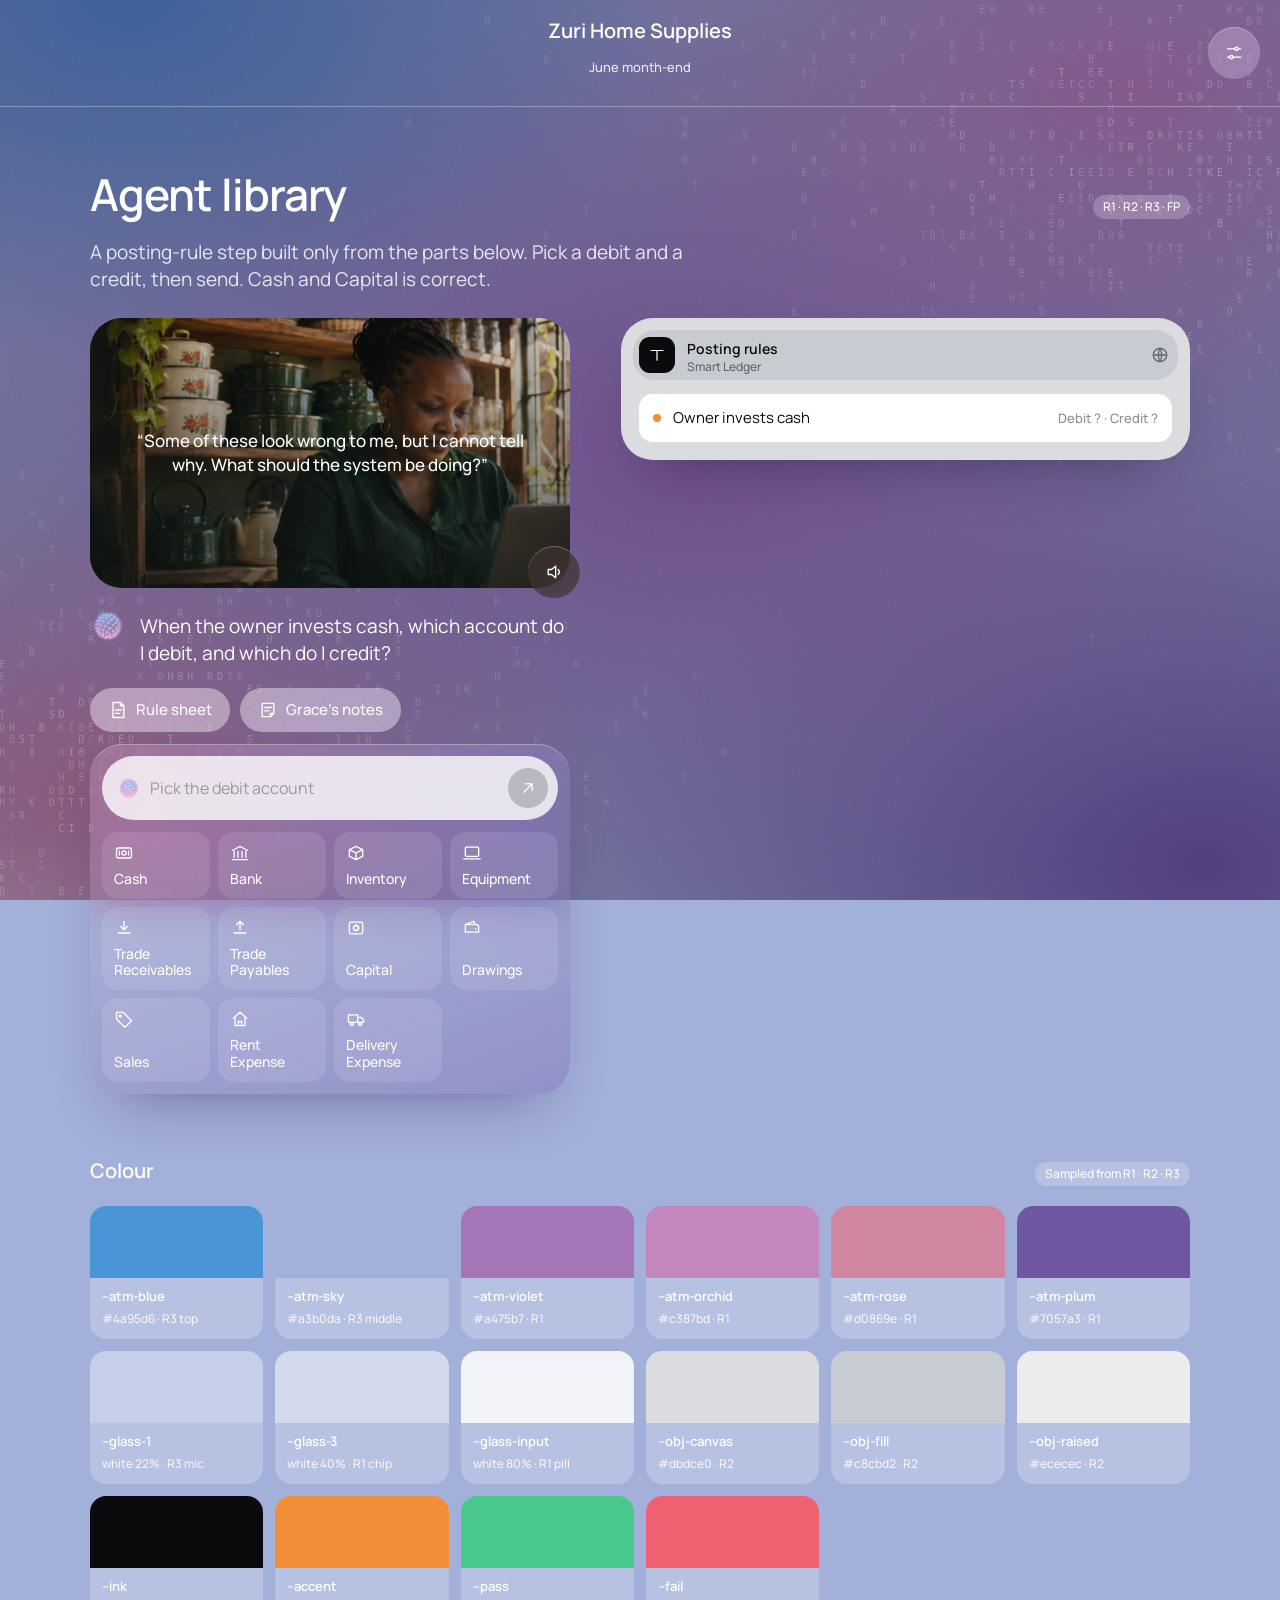
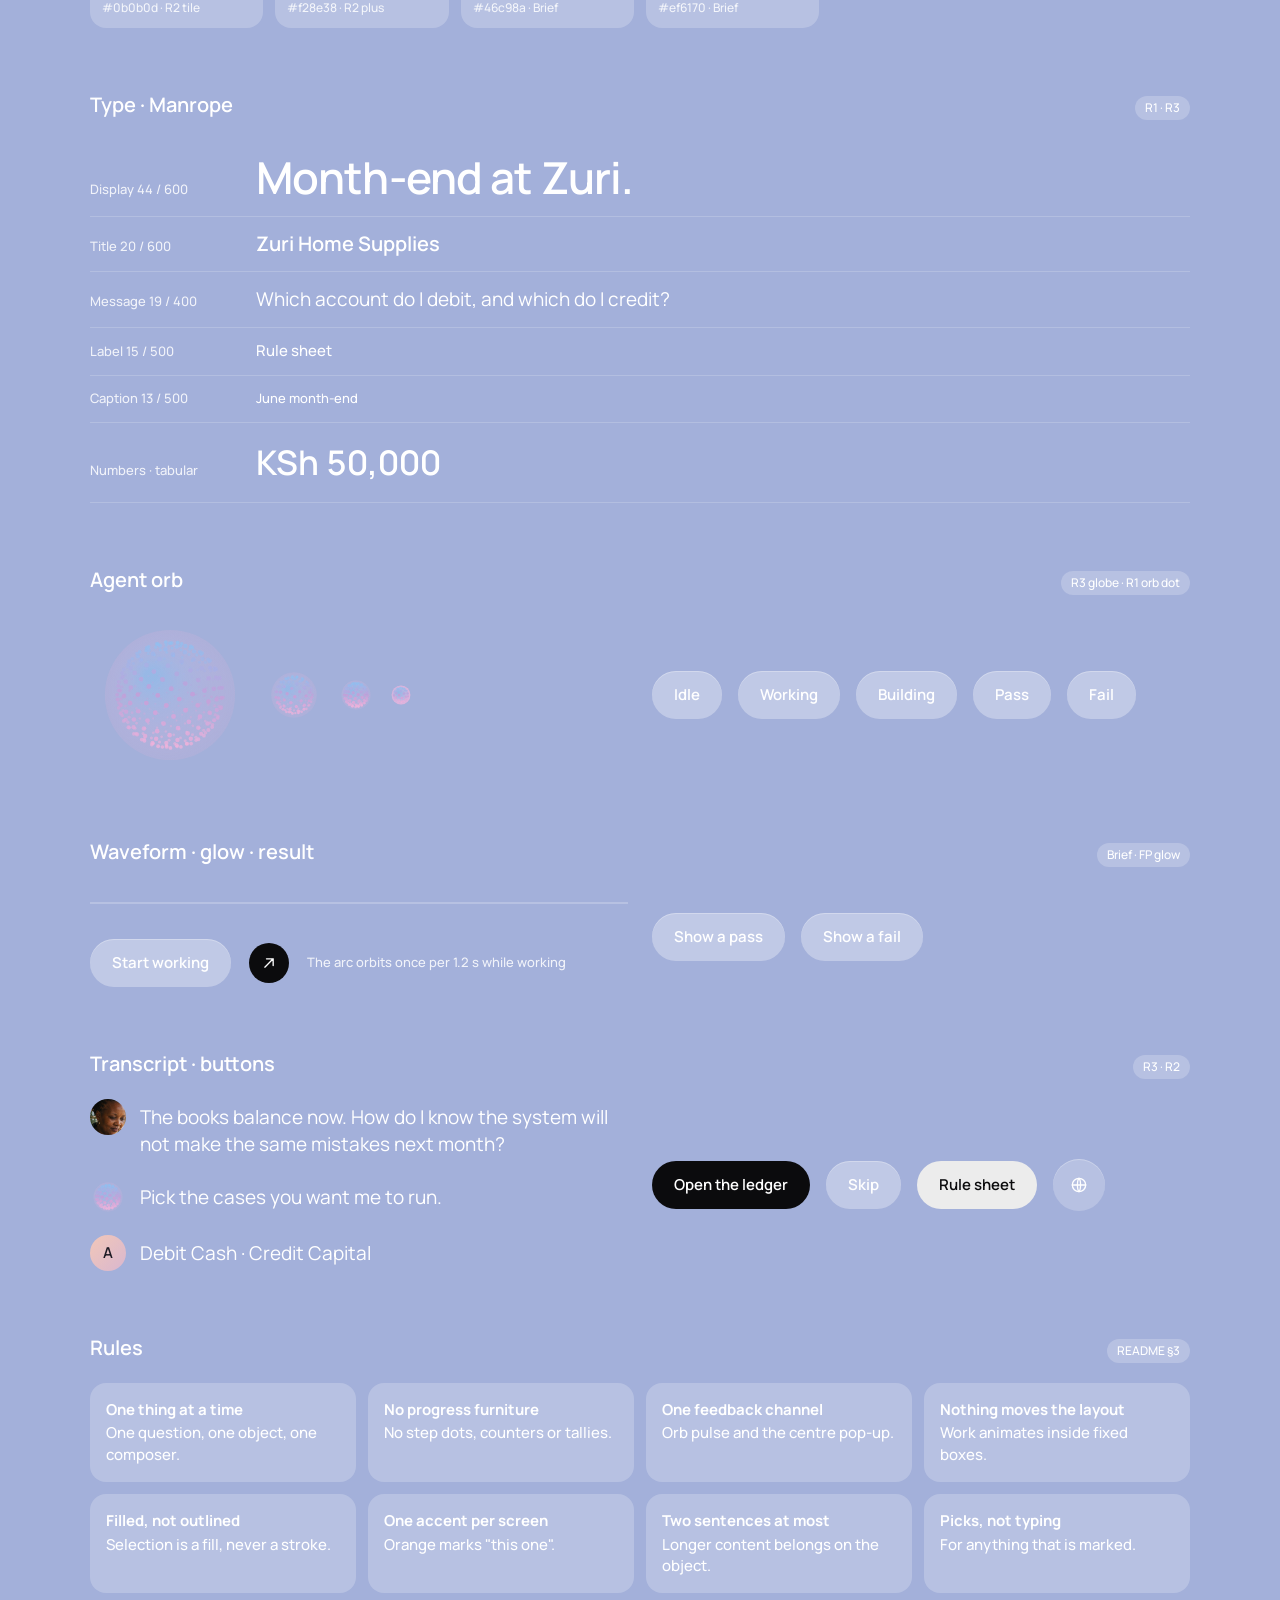
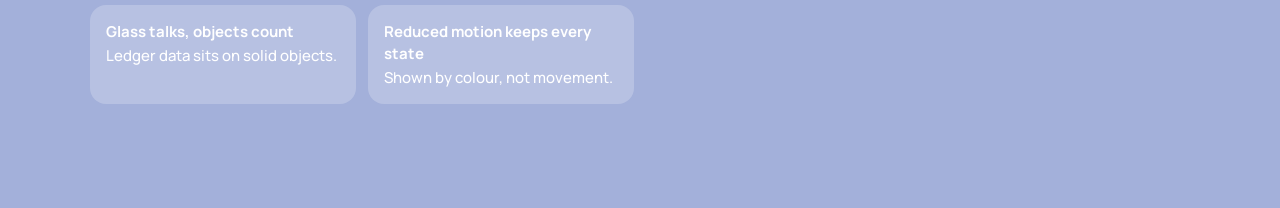
==== Smart-Ledger/app/agent-library.html @ 6b7293ee "Agent design library from the three references - design/agent-library/: rules and tokens measured fr" ====
<!doctype html><html lang="en-KE"><head><meta charset="utf-8"><meta name="viewport" content="width=device-width,initial-scale=1"><title>Smart Ledger · Agent library</title>
<link rel="stylesheet" href="agent-library.css">
<style>
/* Specimen layout only. Not part of the library. */
.page{max-width:1180px;margin:0 auto;padding:8px clamp(16px,4vw,40px) 96px}
.sec{padding:56px 0 8px}
.secHead{display:flex;align-items:baseline;justify-content:space-between;gap:16px;margin-bottom:20px}
.src{font:500 12px/1 Manrope,sans-serif;padding:6px 10px;border-radius:999px;background:var(--glass-1);color:#fff;white-space:nowrap}
.step{display:grid;grid-template-columns:minmax(0,480px) minmax(0,1fr);gap:clamp(24px,4vw,56px);align-items:start;margin-top:24px}
.stack{display:grid;gap:20px}
.swatches{display:grid;grid-template-columns:repeat(auto-fill,minmax(150px,1fr));gap:12px}
.sw{border-radius:var(--r-tile);overflow:hidden;background:var(--glass-1)}
.sw i{display:block;height:72px}
.sw div{padding:10px 12px}.sw b{display:block;font:600 13px/1.3 Manrope,sans-serif}.sw small{font:500 12px/1.3 Manrope,sans-serif;color:var(--on-glass-2)}
.typeRow{display:grid;grid-template-columns:150px 1fr;gap:16px;align-items:baseline;padding:14px 0;border-bottom:1px solid rgb(255 255 255/.18)}
.demoRow{display:flex;flex-wrap:wrap;align-items:center;gap:16px}
.twoUp{display:grid;grid-template-columns:1fr 1fr;gap:24px}
.rules{display:grid;grid-template-columns:repeat(auto-fill,minmax(260px,1fr));gap:12px;margin:0;padding:0;list-style:none}
.rules li{padding:16px;border-radius:var(--r-tile);background:var(--glass-1);font:500 15px/1.45 Manrope,sans-serif}
.rules b{display:block;margin-bottom:2px}
.objOk{margin-top:14px}
@media(max-width:860px){.step,.twoUp{grid-template-columns:1fr}.typeRow{grid-template-columns:1fr;gap:4px}}
</style></head>
<body class="atm">
<header class="hdr"><p class="t-title">Zuri Home Supplies</p><p class="t-caption dim">June month-end</p><button class="icon-glass" type="button" aria-label="Audio settings" id="gear"></button></header>
<main class="page">

<section class="sec" aria-labelledby="s0"><div class="secHead"><h1 class="t-display" id="s0">Agent library</h1><span class="src">R1 · R2 · R3 · FP</span></div>
<p class="t-message dim" style="max-width:640px">A posting-rule step built only from the parts below. Pick a debit and a credit, then send. Cash and Capital is correct.</p>
<div class="step">
 <div class="stack">
  <div class="story"><p>“Some of these look wrong to me, but I cannot tell why. What should the system be doing?”</p><button class="icon-glass" type="button" aria-label="Play Grace's line" id="replay"></button></div>
  <div class="line enter"><span class="av" data-orb id="agentAv"></span><p class="t-message">When the owner invests cash, which account do I debit, and which do I credit?</p></div>
  <div>
   <div class="chips" id="chips"></div>
   <div class="composer" id="composer">
    <div class="pill"><span data-orb id="pillOrb"></span><div class="compose" id="compose"></div><canvas class="wave" data-wave="gradient" id="pillWave"></canvas><button class="send" id="send" type="button" aria-label="Send" disabled><span><svg class="ic arrow" viewBox="0 0 24 24" aria-hidden="true"><path d="M7 17 17 7M9 7h8v8"/></svg><i class="stop"></i></span></button></div>
    <div class="tiles" id="tiles" role="group" aria-label="Accounts"></div>
   </div>
  </div>
 </div>
 <div class="obj" id="obj"></div>
</div>
</section>

<section class="sec" aria-labelledby="s1"><div class="secHead"><h2 class="t-title" id="s1">Colour</h2><span class="src">Sampled from R1 · R2 · R3</span></div><div class="swatches" id="swatches"></div></section>

<section class="sec" aria-labelledby="s2"><div class="secHead"><h2 class="t-title" id="s2">Type · Manrope</h2><span class="src">R1 · R3</span></div>
 <div class="typeRow"><span class="t-caption dim">Display 44 / 600</span><p class="t-display">Month-end at Zuri.</p></div>
 <div class="typeRow"><span class="t-caption dim">Title 20 / 600</span><p class="t-title">Zuri Home Supplies</p></div>
 <div class="typeRow"><span class="t-caption dim">Message 19 / 400</span><p class="t-message">Which account do I debit, and which do I credit?</p></div>
 <div class="typeRow"><span class="t-caption dim">Label 15 / 500</span><span class="t-label">Rule sheet</span></div>
 <div class="typeRow"><span class="t-caption dim">Caption 13 / 500</span><span class="t-caption">June month-end</span></div>
 <div class="typeRow"><span class="t-caption dim">Numbers · tabular</span><span class="num" style="font-size:34px">KSh 50,000</span></div>
</section>

<section class="sec" aria-labelledby="s3"><div class="secHead"><h2 class="t-title" id="s3">Agent orb</h2><span class="src">R3 globe · R1 orb dot</span></div>
 <div class="twoUp">
  <div class="demoRow"><span data-orb id="bigOrb" style="width:160px;height:160px"></span><span data-orb style="width:56px;height:56px"></span><span data-orb style="width:36px;height:36px"></span><span data-orb style="width:22px;height:22px"></span></div>
  <div class="demoRow" id="orbStates"></div>
 </div>
</section>

<section class="sec" aria-labelledby="s4"><div class="secHead"><h2 class="t-title" id="s4">Waveform · glow · result</h2><span class="src">Brief · FP glow</span></div>
 <div class="twoUp">
  <div class="stack"><canvas class="wave" data-wave id="stageWave" style="height:32px"></canvas><div class="demoRow"><button class="btn-glass" type="button" id="waveToggle">Start working</button><button class="send" type="button" id="glowDemo" aria-label="Glow demo"><span><svg class="ic arrow" viewBox="0 0 24 24" aria-hidden="true"><path d="M7 17 17 7M9 7h8v8"/></svg><i class="stop"></i></span></button><span class="t-caption dim">The arc orbits once per 1.2 s while working</span></div></div>
  <div class="demoRow"><button class="btn-glass" type="button" data-result="pass">Show a pass</button><button class="btn-glass" type="button" data-result="fail">Show a fail</button></div>
 </div>
</section>

<section class="sec" aria-labelledby="s5"><div class="secHead"><h2 class="t-title" id="s5">Transcript · buttons</h2><span class="src">R3 · R2</span></div>
 <div class="twoUp">
  <div class="stack">
   <div class="line"><span class="av grace" aria-hidden="true"></span><p class="t-message">The books balance now. How do I know the system will not make the same mistakes next month?</p></div>
   <div class="line"><span class="av" data-orb></span><p class="t-message">Pick the cases you want me to run.</p></div>
   <div class="line"><span class="av me" aria-hidden="true">A</span><p class="t-message">Debit Cash · Credit Capital</p></div>
  </div>
  <div class="demoRow"><button class="btn-ink" type="button">Open the ledger</button><button class="btn-glass" type="button">Skip</button><button class="btn-raised" type="button">Rule sheet</button><span class="icon-glass" id="iconDemo"></span></div>
 </div>
</section>

<section class="sec" aria-labelledby="s6"><div class="secHead"><h2 class="t-title" id="s6">Rules</h2><span class="src">README §3</span></div><ol class="rules" id="rules"></ol></section>
</main>
<script src="content.js"></script><script src="agent-library.js"></script>
<script>
// Specimen wiring. In the simulation the same parts are driven by agent.js.
const $=id=>document.getElementById(id);
$('gear').innerHTML=AL.icon('settings');$('replay').innerHTML=AL.icon('play');$('iconDemo').innerHTML=AL.icon('globe');
$('chips').innerHTML=['sheet:Rule sheet','note:Grace\'s notes'].map(x=>{const[i,l]=x.split(':');return '<button class="chip" type="button">'+AL.icon(i)+l+'</button>'}).join('');
const pick=[null,null];let side=0,busy=false,saved=false;
function compose(){
 $('compose').innerHTML=pick.every(v=>v===null)&&side===0?'<span class="placeholder">Pick the debit account</span>':['Debit','Credit'].map((s,k)=>'<button type="button" class="token'+(side===k?' on':'')+(pick[k]===null?' empty':'')+'" data-side="'+k+'"><small>'+s+'</small><b>'+(pick[k]===null?'—':accounts[pick[k]])+'</b></button>').join('');
 $('tiles').innerHTML=accounts.map((a,j)=>'<button type="button" class="tile'+(pick.includes(j)?' on':'')+'" data-acct="'+j+'" '+(busy||saved?'disabled':'')+'>'+AL.icon(AL.accountIcons[j])+'<span>'+a+'</span>'+(pick.includes(j)?'<i class="dot" aria-hidden="true"></i>':'')+'</button>').join('');
 $('send').disabled=busy||saved||pick.includes(null);
}
function object(){
 const row=(l,d,c,now)=>'<li class="row'+(now?' now':'')+'"><span>'+l+'</span><small>'+d+' · '+c+'</small></li>';
 $('obj').innerHTML='<div class="objBar"><span class="appTile">'+AL.icon('ledger')+'</span><div><b>Posting rules</b><small>Smart Ledger</small></div>'+AL.icon('globe','end')+'</div><div class="objBody"><ul class="rows">'+
  row('Owner invests cash',saved?'Cash':pick[0]===null?'Debit ?':accounts[pick[0]],saved?'Capital':pick[1]===null?'Credit ?':accounts[pick[1]],!saved)+
  '</ul>'+(saved?'<div class="objOk enter"><p class="objLabel">Test posting · KSh 50,000</p><div class="t"><div><small>Debit</small><b>Cash</b><span>50,000</span></div><div><small>Credit</small><b>Capital</b><span>50,000</span></div></div></div>':'')+'</div>';
}
document.addEventListener('click',e=>{
 const t=e.target.closest('[data-acct]'),s=e.target.closest('[data-side]');
 if(s){side=+s.dataset.side;compose();return}
 if(t){pick[side]=+t.dataset.acct;if(side===0&&pick[1]===null)side=1;compose();object();return}
});
$('send').onclick=async()=>{
 busy=true;compose();const ok=pick[0]===0&&pick[1]===6;const fast=matchMedia('(prefers-reduced-motion: reduce)').matches;
 $('composer').classList.add('working');$('send').classList.add('running');$('pillWave').wave.fit();$('pillWave').wave.set(true);$('agentAv').orb.set('building');$('pillOrb').orb.set('working');
 await new Promise(r=>setTimeout(r,fast?0:1600));
 $('composer').classList.remove('working');$('send').classList.remove('running');$('pillWave').wave.set(false);busy=false;
 $('agentAv').orb.set(ok?'pass':'fail');$('pillOrb').orb.set(ok?'pass':'fail');
 if(ok){saved=true}compose();object();
 AL.result(ok?'Saved. Cash comes into the shop. The owner’s capital increases.':pick[0]===6&&pick[1]===0?'Sides swapped. Check which balance increases and which falls.':'Check the debit account (asset).',ok?'pass':'fail');
};
// Swatches
const sw=[['--atm-blue','#4a95d6','R3 top'],['--atm-sky','#a3b0da','R3 middle'],['--atm-violet','#a475b7','R1'],['--atm-orchid','#c387bd','R1'],['--atm-rose','#d0869e','R1'],['--atm-plum','#7057a3','R1'],['--glass-1','white 22%','R3 mic'],['--glass-3','white 40%','R1 chip'],['--glass-input','white 80%','R1 pill'],['--obj-canvas','#dbdce0','R2'],['--obj-fill','#c8cbd2','R2'],['--obj-raised','#ececec','R2'],['--ink','#0b0b0d','R2 tile'],['--accent','#f28e38','R2 plus'],['--pass','#46c98a','Brief'],['--fail','#ef6170','Brief']];
$('swatches').innerHTML=sw.map(([v,h,s])=>'<div class="sw"><i style="background:var('+v+')"></i><div><b>'+v+'</b><small>'+h+' · '+s+'</small></div></div>').join('');
$('orbStates').innerHTML=['idle','working','building','pass','fail'].map(s=>'<button class="btn-glass" type="button" data-state="'+s+'">'+s[0].toUpperCase()+s.slice(1)+'</button>').join('');
$('orbStates').onclick=e=>{const b=e.target.closest('[data-state]');if(b)$('bigOrb').orb.set(b.dataset.state)};
$('waveToggle').onclick=()=>{const w=$('stageWave').wave,on=!w.active;w.set(on);$('glowDemo').classList.toggle('running',on);$('waveToggle').textContent=on?'Stop':'Start working'};
document.querySelectorAll('[data-result]').forEach(b=>b.onclick=()=>AL.result(b.dataset.result==='pass'?'Saved. Cash comes into the shop. The owner’s capital increases.':'Sides swapped. Check which balance increases and which falls.',b.dataset.result));
$('rules').innerHTML=[['One thing at a time','One question, one object, one composer.'],['No progress furniture','No step dots, counters or tallies.'],['One feedback channel','Orb pulse and the centre pop-up.'],['Nothing moves the layout','Work animates inside fixed boxes.'],['Filled, not outlined','Selection is a fill, never a stroke.'],['One accent per screen','Orange marks "this one".'],['Two sentences at most','Longer content belongs on the object.'],['Picks, not typing','For anything that is marked.'],['Glass talks, objects count','Ledger data sits on solid objects.'],['Reduced motion keeps every state','Shown by colour, not movement.']].map(([b,t])=>'<li><b>'+b+'</b>'+t+'</li>').join('');
compose();object();AL.mount();
</script>
</body></html>
---- Smart-Ledger/app/agent-library.css ----
/* Smart Ledger agent library: tokens and components.
   Every value comes from design/agent-library/README.md (sources R1, R2, R3 and FP). Do not add values here without adding them there. */
@import url("assets/fonts/fonts.css");
:root{
 /* Atmosphere (R3, R1) */
 --atm-blue:#4a95d6;--atm-sky:#a3b0da;--atm-violet:#a475b7;--atm-orchid:#c387bd;--atm-rose:#d0869e;--atm-plum:#7057a3;--atm-haze:#ece6e8;--atm-veil:rgb(43 29 74/.45);
 /* Glass (solved opacities) */
 --glass-1:rgb(255 255 255/.22);--glass-2:rgb(255 255 255/.32);--glass-3:rgb(255 255 255/.40);--glass-input:rgb(255 255 255/.80);
 --glass-panel:linear-gradient(160deg,rgb(255 255 255/.16),rgb(112 87 163/.34));--glass-tile:rgb(255 255 255/.10);
 --glass-edge:inset 0 1px 0 rgb(255 255 255/.28);--blur:blur(24px) saturate(140%);
 /* Objects (R2) */
 --obj-canvas:#dbdce0;--obj-fill:#c8cbd2;--obj-raised:#ececec;--ink:#0b0b0d;--ink-2:#8a8d94;--accent:#f28e38;
 /* Text */
 --on-glass:#fff;--on-glass-2:rgb(255 255 255/.85);--on-input:#1d1a24;--on-input-2:rgb(29 26 36/.38);
 /* Results */
 --pass:#46c98a;--fail:#ef6170;
 /* Shape */
 --r-pill:999px;--r-panel:32px;--r-card:22px;--r-tile:16px;--r-row:14px;
 /* Motion */
 --e-out:cubic-bezier(.2,.8,.2,1);
 font:400 16px/1.5 Manrope,system-ui,sans-serif;color:var(--on-glass);-webkit-font-smoothing:antialiased;
}
*{box-sizing:border-box}
body{margin:0}
button,input{font:inherit;color:inherit}
button{cursor:pointer;border:0;background:none;padding:0}
button:disabled{cursor:default}
:focus-visible{outline:2px solid #fff;outline-offset:3px}
.obj :focus-visible,.pill :focus-visible{outline-color:var(--ink)}
.sr{position:absolute;width:1px;height:1px;overflow:hidden;clip-path:inset(50%);white-space:nowrap}
@keyframes enter{from{opacity:0;transform:translateY(8px)}to{opacity:1;transform:none}}
.enter{animation:enter .28s var(--e-out) both}

/* ---- Atmosphere (R1, R3) ---- */
.atm{position:relative;isolation:isolate;min-height:100svh;background:var(--atm-sky)}
/* Mesh, letter field and grain sit on fixed layers so the colour holds while the page scrolls. */
.atm::before,.atm::after{content:'';position:fixed;inset:0;z-index:-1;pointer-events:none}
.atm::before{background:
 url('assets/agent/letterfield.svg') center/cover no-repeat,
 linear-gradient(var(--atm-veil),var(--atm-veil)),
 radial-gradient(60% 55% at 10% 0%,var(--atm-blue) 0%,transparent 72%),
 radial-gradient(55% 50% at 88% 10%,var(--atm-orchid) 0%,transparent 75%),
 radial-gradient(70% 60% at 55% 50%,var(--atm-violet) 0%,transparent 82%),
 radial-gradient(55% 50% at 6% 88%,var(--atm-rose) 0%,transparent 75%),
 radial-gradient(60% 55% at 94% 96%,var(--atm-plum) 0%,transparent 80%),
 radial-gradient(30% 28% at 0% 100%,var(--atm-haze) 0%,transparent 70%),
 var(--atm-sky)}
.atm::after{opacity:.14;mix-blend-mode:overlay;background:url("data:image/svg+xml,%3Csvg xmlns='http://www.w3.org/2000/svg' width='220' height='220'%3E%3Cfilter id='n'%3E%3CfeTurbulence type='fractalNoise' baseFrequency='.85' numOctaves='3' stitchTiles='stitch'/%3E%3C/filter%3E%3Crect width='100%25' height='100%25' filter='url(%23n)'/%3E%3C/svg%3E")}

/* ---- Type ---- */
.t-display{font:600 44px/1.08 Manrope,sans-serif;letter-spacing:-.02em;margin:0}
.t-title{font:600 20px/1.3 Manrope,sans-serif;margin:0}
.t-message{font:400 19px/1.45 Manrope,sans-serif;margin:0}
.t-label{font:500 15px/1.2 Manrope,sans-serif}
.t-caption{font:500 13px/1.35 Manrope,sans-serif}
.dim{color:var(--on-glass-2)}
.num{font-variant-numeric:tabular-nums;font-weight:600}

/* ---- Header (R3) ---- */
.hdr{position:relative;display:grid;justify-items:center;gap:2px;padding:18px 72px 16px;border-bottom:1px solid rgb(255 255 255/.30);text-align:center}
.hdr .icon-glass{position:absolute;right:20px;top:50%;transform:translateY(-50%)}

/* ---- Buttons ---- */
.btn-ink,.btn-glass,.btn-raised{display:inline-flex;align-items:center;justify-content:center;gap:8px;min-height:48px;padding:0 22px;border-radius:var(--r-pill);font:600 15px/1 Manrope,sans-serif;transition:transform .16s var(--e-out),background-color .16s}
.btn-ink{background:var(--ink);color:#fff}
.btn-glass{background:var(--glass-2);color:#fff;backdrop-filter:var(--blur);-webkit-backdrop-filter:var(--blur);box-shadow:var(--glass-edge)}
.btn-raised{background:var(--obj-raised);color:var(--ink)}
.icon-glass{display:grid;place-items:center;width:52px;height:52px;border-radius:50%;background:var(--glass-1);backdrop-filter:var(--blur);-webkit-backdrop-filter:var(--blur);box-shadow:var(--glass-edge);color:#fff}
:is(.btn-ink,.btn-glass,.btn-raised,.icon-glass,.tile,.chip):active:not(:disabled){transform:scale(.97)}
.btn-glass:hover:not(:disabled),.icon-glass:hover{background:var(--glass-2)}
.btn-ink:hover:not(:disabled){background:#26262b}
.btn-ink:disabled{background:rgb(11 11 13/.2);color:rgb(255 255 255/.7)}
.ic{width:20px;height:20px;flex:none;fill:none;stroke:currentColor;stroke-width:1.6;stroke-linecap:round;stroke-linejoin:round}

/* ---- Orb ---- */
.orb{display:inline-block;flex:none;position:relative;border-radius:50%}
.orb canvas{display:block;width:100%;height:100%}
.orb::after{content:'';position:absolute;inset:-20%;border-radius:50%;opacity:0;pointer-events:none}
.orb[data-state=pass]::after{background:radial-gradient(circle,var(--pass) 0%,transparent 65%);animation:pulse .7s var(--e-out)}
.orb[data-state=fail]::after{background:radial-gradient(circle,var(--fail) 0%,transparent 65%);animation:pulse .7s var(--e-out)}
@keyframes pulse{0%{opacity:.75;transform:scale(.6)}100%{opacity:0;transform:scale(1.25)}}

/* ---- Transcript line (R3) ---- */
.line{display:grid;grid-template-columns:36px minmax(0,1fr);gap:14px;align-items:start}
.line>.av{width:36px;height:36px;border-radius:50%;overflow:hidden}
.av.grace{background:#24372b url('assets/zuri-shop.jpg') 80.5% 20%/720% auto no-repeat}
.av.me{display:grid;place-items:center;background:linear-gradient(135deg,#f2c7b8,#d9b7cf);color:var(--on-input);font:600 15px Manrope,sans-serif}
.line p{margin:5px 0 0}

/* ---- Story card (R2 image card) ---- */
.story{position:relative;display:grid;place-items:center;aspect-ratio:16/9;border-radius:var(--r-panel);overflow:visible;background:#24372b url('assets/zuri-shop.jpg') 88% 20%/170% auto no-repeat;text-align:center}
.story::before{content:'';position:absolute;inset:0;border-radius:inherit;background:linear-gradient(180deg,rgb(13 21 20/.15),rgb(13 21 20/.65))}
.story p{position:relative;margin:0;padding:0 36px;font:500 17px/1.4 Manrope,sans-serif;color:#fff}
.story .icon-glass{position:absolute;right:-10px;bottom:-10px;background:rgb(60 50 40/.55)}

/* ---- Composer (R1 panel + FocusPro composer) ---- */
.chips{display:flex;flex-wrap:wrap;gap:10px;margin-bottom:12px}
.chip{display:inline-flex;align-items:center;gap:8px;min-height:44px;padding:0 18px;border-radius:var(--r-pill);background:var(--glass-3);backdrop-filter:var(--blur);-webkit-backdrop-filter:var(--blur);color:#fff;font:500 15px/1 Manrope,sans-serif}
.chip:hover{background:rgb(255 255 255/.48)}
.composer{position:relative;padding:12px;border-radius:var(--r-panel);background:var(--glass-panel);backdrop-filter:var(--blur);-webkit-backdrop-filter:var(--blur);box-shadow:var(--glass-edge),0 30px 60px -30px rgb(40 20 70/.45)}
.pill{display:flex;align-items:center;gap:10px;min-height:64px;padding:8px 8px 8px 16px;border-radius:var(--r-pill);background:var(--glass-input);color:var(--on-input)}
.pill .orb{width:22px;height:22px}
.pill .compose{flex:1;min-width:0;display:flex;align-items:center;gap:8px;min-height:44px;overflow:hidden}
.pill .placeholder{color:var(--on-input-2)}
.pill .wave{flex:1;height:20px;display:none}
.composer.working .compose{display:none}.composer.working .wave{display:block}
.token{display:inline-flex;align-items:center;gap:6px;min-height:40px;padding:0 14px;border-radius:var(--r-pill);background:rgb(29 26 36/.07);color:var(--on-input);font:500 15px/1 Manrope,sans-serif;white-space:nowrap}
.token small{font:500 12px/1 Manrope,sans-serif;color:var(--on-input-2)}
.token.on{background:var(--ink);color:#fff}.token.on small{color:rgb(255 255 255/.6)}
.token.empty b{font-weight:500;color:var(--on-input-2)}
.tiles{display:grid;grid-template-columns:repeat(4,minmax(0,1fr));gap:8px;margin-top:12px}
.tile{position:relative;display:flex;flex-direction:column;align-items:flex-start;justify-content:space-between;gap:8px;min-height:64px;padding:11px 12px;border-radius:var(--r-tile);background:var(--glass-tile);color:#fff;text-align:left;font:500 14px/1.2 Manrope,sans-serif;transition:background-color .16s,transform .16s var(--e-out)}
.tile:hover:not(:disabled){background:var(--glass-1)}
.tile.on{background:var(--glass-input);color:var(--on-input)}
.tile .dot{position:absolute;top:10px;right:10px;width:8px;height:8px;border-radius:50%;background:var(--accent)}
.tile:disabled{opacity:.45}

/* ---- Send (R2 arrow + FP glow) ---- */
.send{position:relative;display:grid;place-items:center;width:44px;height:44px;flex:none}
.send>span{display:grid;place-items:center;width:40px;height:40px;border-radius:50%;background:var(--ink);color:#fff;transition:background-color .16s}
.send:disabled>span{background:rgb(11 11 13/.2)}
.send::before{content:'';position:absolute;inset:0;border-radius:50%;opacity:0}
.send.running::before{opacity:1;background:conic-gradient(from 0deg,transparent 0deg,#b8dcff66 210deg,#43acff 335deg,transparent 360deg);-webkit-mask:radial-gradient(farthest-side,transparent calc(100% - 3px),#000 0);mask:radial-gradient(farthest-side,transparent calc(100% - 3px),#000 0);animation:orbit 1.2s linear infinite}
.send .stop{display:none;width:12px;height:12px;border-radius:3px;background:#fff}
.send.running .arrow{display:none}.send.running .stop{display:block}
@keyframes orbit{to{transform:rotate(360deg)}}

/* ---- Waveform ---- */
.wave{display:block;width:100%;height:32px}

/* ---- Result pop-up ---- */
.result{position:fixed;left:50%;top:50%;z-index:20;display:flex;align-items:center;gap:16px;width:min(360px,calc(100vw - 32px));padding:18px 20px;border-radius:var(--r-card);background:rgb(70 52 112/.86);backdrop-filter:blur(28px) saturate(140%);-webkit-backdrop-filter:blur(28px) saturate(140%);box-shadow:var(--glass-edge),0 30px 70px -30px rgb(30 15 60/.6);color:#fff;transform:translate(-50%,-50%);animation:resultIn .28s var(--e-out) both}
.result .orb{width:56px;height:56px}
.result p{margin:0;font:500 16px/1.45 Manrope,sans-serif}
.result.out{animation:resultOut .2s ease-in both}
@keyframes resultIn{from{opacity:0;transform:translate(-50%,-46%) scale(.98)}to{opacity:1;transform:translate(-50%,-50%)}}
@keyframes resultOut{to{opacity:0;transform:translate(-50%,-50%) scale(.98)}}

/* ---- Ledger object (R2) ---- */
.obj{border-radius:var(--r-panel);background:var(--obj-canvas);color:var(--ink);padding:12px;box-shadow:0 30px 60px -34px rgb(30 20 60/.55)}
.objBar{display:flex;align-items:center;gap:12px;padding:6px 8px 6px 6px;border-radius:var(--r-card);background:var(--obj-fill)}
.objBar .appTile{display:grid;place-items:center;width:36px;height:36px;border-radius:11px;background:var(--ink);color:#fff}
.objBar .appTile .ic{width:18px;height:18px}
.objBar b{font:600 14px/1.2 Manrope,sans-serif}
.objBar small{display:block;font:500 12px/1.2 Manrope,sans-serif;color:#62656c}
.objBar .ic.end{margin-left:auto;color:#62656c}
.objBody{padding:14px 6px 6px}
.rows{display:grid;gap:8px;margin:0;padding:0;list-style:none}
.row{display:flex;align-items:center;gap:12px;min-height:48px;padding:10px 14px;border-radius:var(--r-row);background:var(--obj-raised);font-size:15px}
.row>span{flex:1;min-width:0}.row .num{margin-left:auto}
.row.now{background:#fff}
.row.now::before{content:'';width:8px;height:8px;border-radius:50%;background:var(--accent);flex:none}
.row small{color:var(--ink-2);font:500 13px/1 Manrope,sans-serif}
.objLabel{font:500 13px/1.35 Manrope,sans-serif;color:var(--ink-2);margin:0 4px 6px}
.objTitle{font:600 22px/1.2 Manrope,sans-serif;margin:0 4px 2px}
.objAmount{font:600 34px/1.1 Manrope,sans-serif;font-variant-numeric:tabular-nums;letter-spacing:-.02em;margin:4px 4px 14px}

/* ---- T-account ---- */
.t{display:grid;grid-template-columns:1fr 1fr;gap:2px;border-top:3px solid var(--ink);background:var(--ink);border-radius:0 0 var(--r-row) var(--r-row);overflow:hidden}
.t>div{display:grid;gap:2px;padding:12px 14px;background:var(--obj-raised)}
.t small{font:500 12px/1 Manrope,sans-serif;color:var(--ink-2)}
.t b{font:600 17px/1.25 Manrope,sans-serif}
.t span{font-variant-numeric:tabular-nums;color:#4a4d54}

@media(max-width:740px){
 .tiles{grid-template-columns:repeat(3,minmax(0,1fr))}
 .t-display{font-size:36px}.t-message{font-size:17px}
 .hdr{padding:14px 64px 12px}
}
@media(prefers-reduced-motion:reduce){*,*::before,*::after{animation:none!important;transition:none!important}}
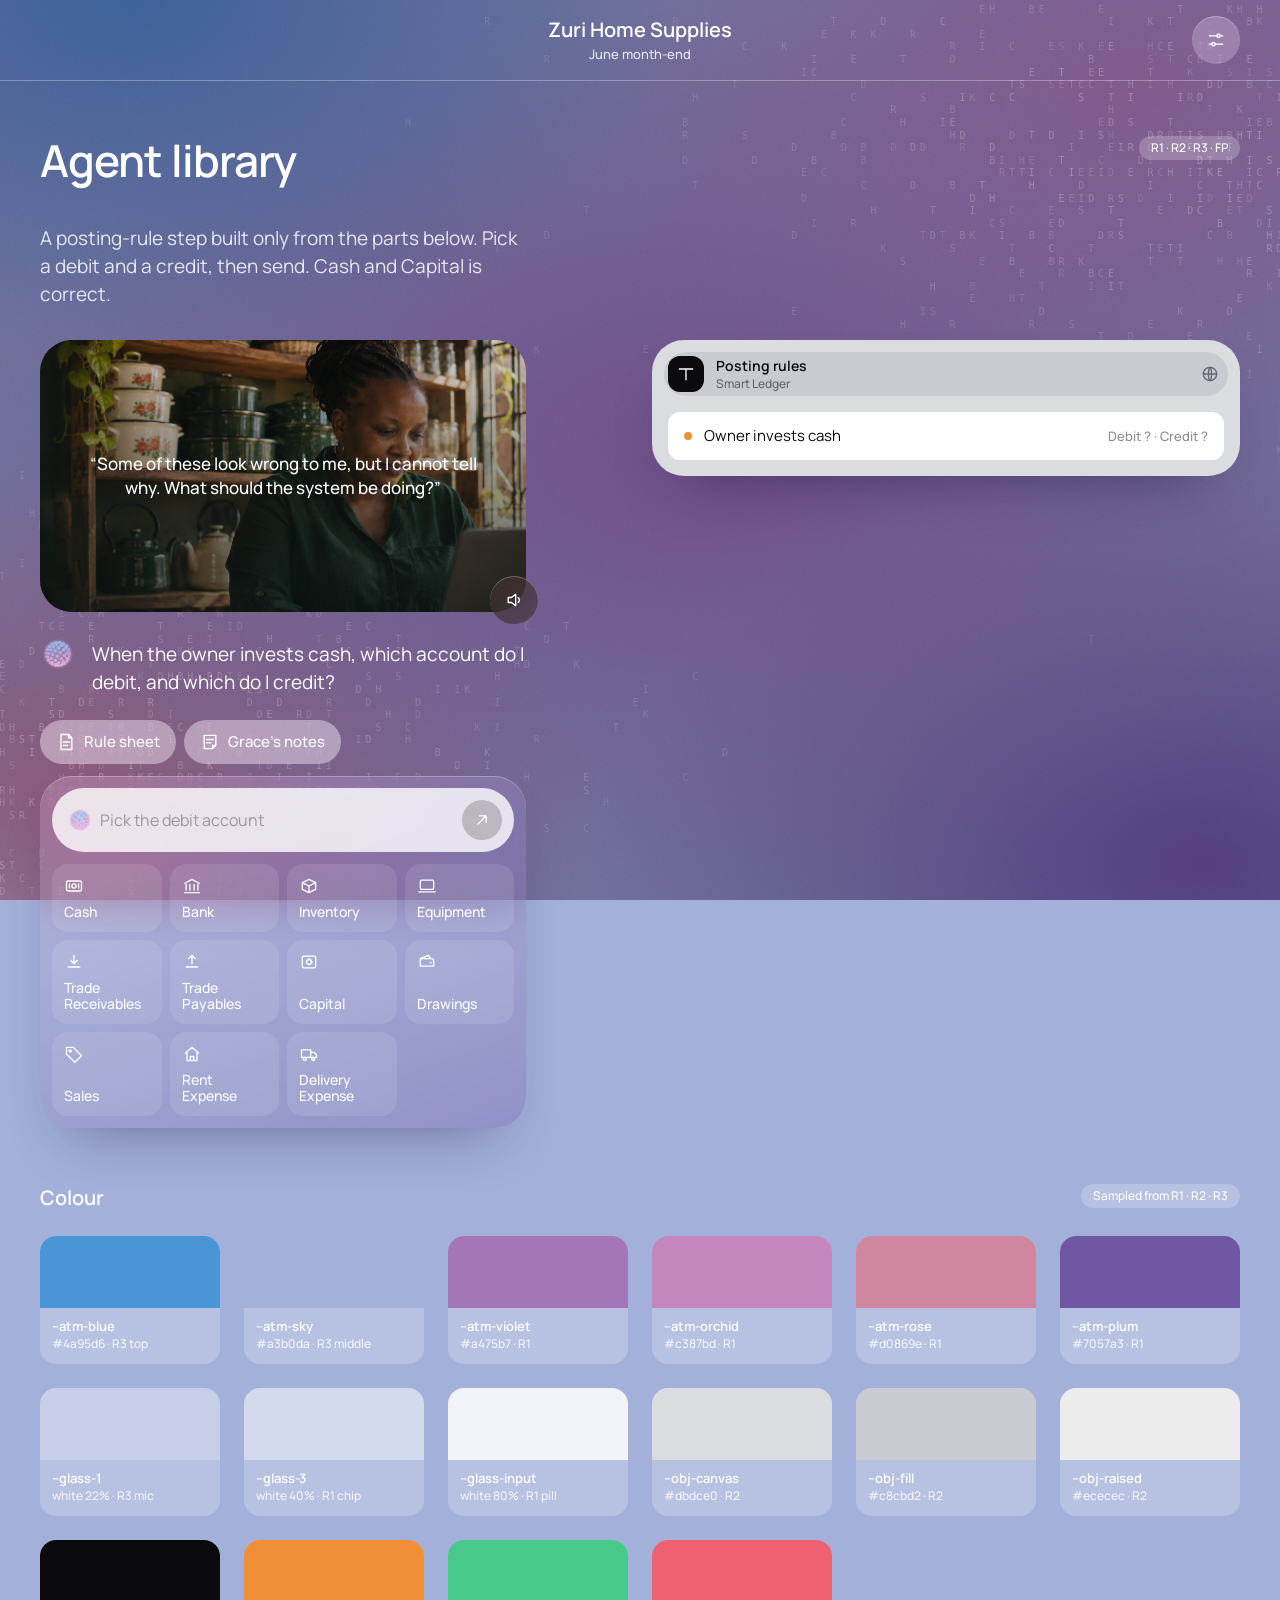
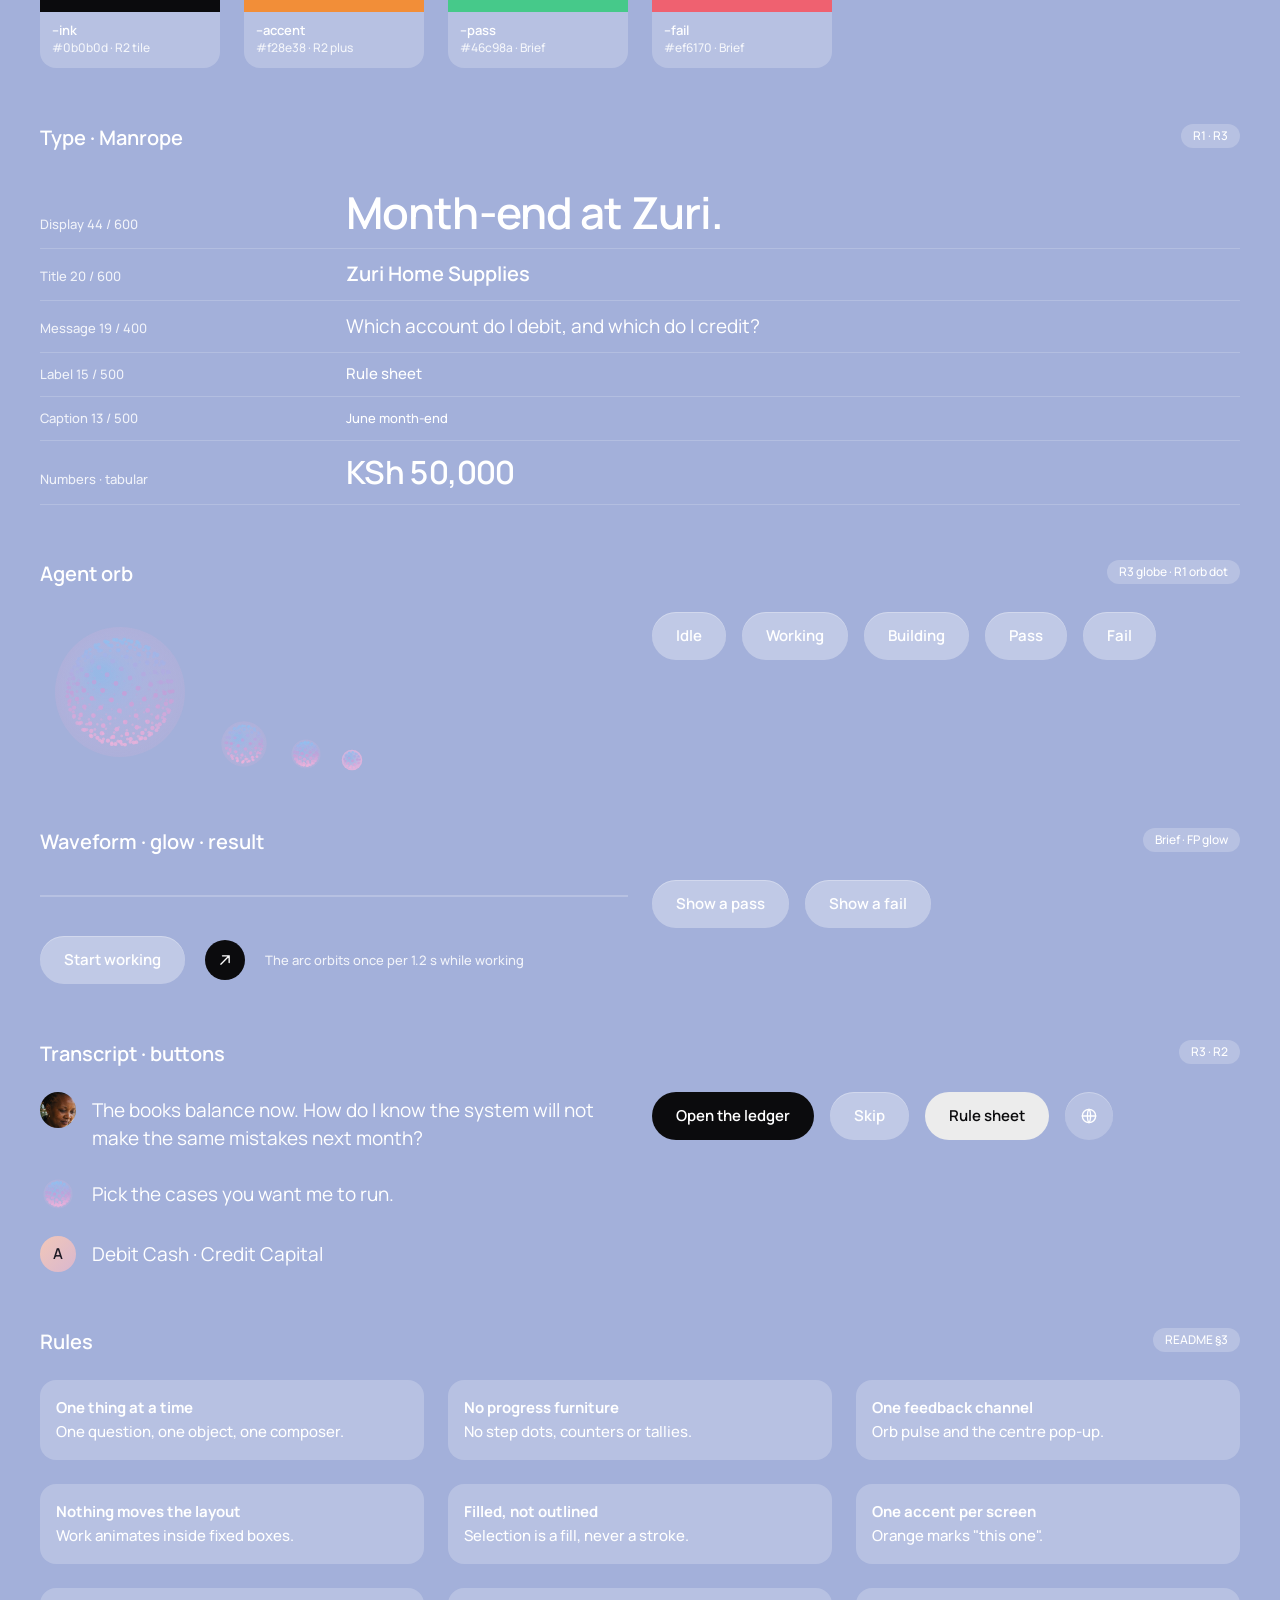
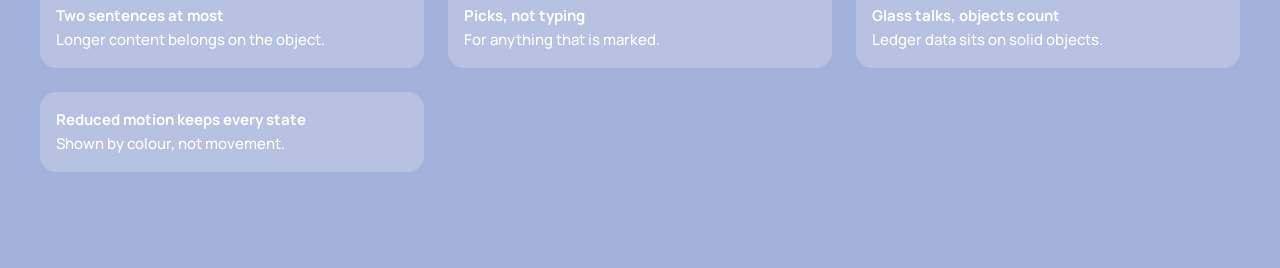
==== commit cb14c90a: "Agent library: 4 px grid, column layout, overlay and grid check - Every length in the library is a m" ====
--- a/Smart-Ledger/app/agent-library.html
+++ b/Smart-Ledger/app/agent-library.html
@@ -1,34 +1,30 @@
 <!doctype html><html lang="en-KE"><head><meta charset="utf-8"><meta name="viewport" content="width=device-width,initial-scale=1"><title>Smart Ledger · Agent library</title>
 <link rel="stylesheet" href="agent-library.css">
 <style>
-/* Specimen layout only. Not part of the library. */
-.page{max-width:1180px;margin:0 auto;padding:8px clamp(16px,4vw,40px) 96px}
-.sec{padding:56px 0 8px}
-.secHead{display:flex;align-items:baseline;justify-content:space-between;gap:16px;margin-bottom:20px}
-.src{font:500 12px/1 Manrope,sans-serif;padding:6px 10px;border-radius:999px;background:var(--glass-1);color:#fff;white-space:nowrap}
-.step{display:grid;grid-template-columns:minmax(0,480px) minmax(0,1fr);gap:clamp(24px,4vw,56px);align-items:start;margin-top:24px}
-.stack{display:grid;gap:20px}
-.swatches{display:grid;grid-template-columns:repeat(auto-fill,minmax(150px,1fr));gap:12px}
+/* Specimen layout only. Not part of the library, but on the same grid. */
+.page{padding-bottom:96px}
+.sec{padding-top:56px}
+.secHead{display:flex;align-items:flex-start;justify-content:space-between;gap:16px;margin-bottom:24px}
+.src{height:24px;padding:0 12px;border-radius:var(--r-pill);background:var(--glass-1);color:#fff;font:500 12px/24px Manrope,sans-serif;white-space:nowrap}
+.lead{margin-top:16px}
+.step{margin-top:32px}
+.stack{display:grid;gap:24px}
 .sw{border-radius:var(--r-tile);overflow:hidden;background:var(--glass-1)}
 .sw i{display:block;height:72px}
-.sw div{padding:10px 12px}.sw b{display:block;font:600 13px/1.3 Manrope,sans-serif}.sw small{font:500 12px/1.3 Manrope,sans-serif;color:var(--on-glass-2)}
-.typeRow{display:grid;grid-template-columns:150px 1fr;gap:16px;align-items:baseline;padding:14px 0;border-bottom:1px solid rgb(255 255 255/.18)}
+.sw div{padding:8px 12px 12px}.sw b{display:block;font:600 13px/20px Manrope,sans-serif}.sw small{display:block;font:500 12px/16px Manrope,sans-serif;color:var(--on-glass-2)}
+.typeRow{padding:12px 0;box-shadow:0 1px 0 rgb(255 255 255/.18);align-items:baseline}
 .demoRow{display:flex;flex-wrap:wrap;align-items:center;gap:16px}
-.twoUp{display:grid;grid-template-columns:1fr 1fr;gap:24px}
-.rules{display:grid;grid-template-columns:repeat(auto-fill,minmax(260px,1fr));gap:12px;margin:0;padding:0;list-style:none}
-.rules li{padding:16px;border-radius:var(--r-tile);background:var(--glass-1);font:500 15px/1.45 Manrope,sans-serif}
-.rules b{display:block;margin-bottom:2px}
-.objOk{margin-top:14px}
-@media(max-width:860px){.step,.twoUp{grid-template-columns:1fr}.typeRow{grid-template-columns:1fr;gap:4px}}
+.rule{height:100%;padding:16px;border-radius:var(--r-tile);background:var(--glass-1);font:500 15px/24px Manrope,sans-serif}
+.rule b{display:block}
 </style></head>
 <body class="atm">
 <header class="hdr"><p class="t-title">Zuri Home Supplies</p><p class="t-caption dim">June month-end</p><button class="icon-glass" type="button" aria-label="Audio settings" id="gear"></button></header>
-<main class="page">
+<main class="page wrap">
 
 <section class="sec" aria-labelledby="s0"><div class="secHead"><h1 class="t-display" id="s0">Agent library</h1><span class="src">R1 · R2 · R3 · FP</span></div>
-<p class="t-message dim" style="max-width:640px">A posting-rule step built only from the parts below. Pick a debit and a credit, then send. Cash and Capital is correct.</p>
-<div class="step">
- <div class="stack">
+<div class="grid12"><p class="t-message dim lead col-1-5">A posting-rule step built only from the parts below. Pick a debit and a credit, then send. Cash and Capital is correct.</p></div>
+<div class="step grid12">
+ <div class="stack col-1-5">
   <div class="story"><p>“Some of these look wrong to me, but I cannot tell why. What should the system be doing?”</p><button class="icon-glass" type="button" aria-label="Play Grace's line" id="replay"></button></div>
   <div class="line enter"><span class="av" data-orb id="agentAv"></span><p class="t-message">When the owner invests cash, which account do I debit, and which do I credit?</p></div>
   <div>
@@ -39,47 +35,47 @@
    </div>
   </div>
  </div>
- <div class="obj" id="obj"></div>
+ <div class="obj col-7-12" id="obj"></div>
 </div>
 </section>
 
-<section class="sec" aria-labelledby="s1"><div class="secHead"><h2 class="t-title" id="s1">Colour</h2><span class="src">Sampled from R1 · R2 · R3</span></div><div class="swatches" id="swatches"></div></section>
+<section class="sec" aria-labelledby="s1"><div class="secHead"><h2 class="t-title" id="s1">Colour</h2><span class="src">Sampled from R1 · R2 · R3</span></div><div class="grid12" id="swatches"></div></section>
 
 <section class="sec" aria-labelledby="s2"><div class="secHead"><h2 class="t-title" id="s2">Type · Manrope</h2><span class="src">R1 · R3</span></div>
- <div class="typeRow"><span class="t-caption dim">Display 44 / 600</span><p class="t-display">Month-end at Zuri.</p></div>
- <div class="typeRow"><span class="t-caption dim">Title 20 / 600</span><p class="t-title">Zuri Home Supplies</p></div>
- <div class="typeRow"><span class="t-caption dim">Message 19 / 400</span><p class="t-message">Which account do I debit, and which do I credit?</p></div>
- <div class="typeRow"><span class="t-caption dim">Label 15 / 500</span><span class="t-label">Rule sheet</span></div>
- <div class="typeRow"><span class="t-caption dim">Caption 13 / 500</span><span class="t-caption">June month-end</span></div>
- <div class="typeRow"><span class="t-caption dim">Numbers · tabular</span><span class="num" style="font-size:34px">KSh 50,000</span></div>
+ <div class="typeRow grid12"><span class="t-caption dim col-quarter">Display 44 / 600</span><p class="t-display col-rest">Month-end at Zuri.</p></div>
+ <div class="typeRow grid12"><span class="t-caption dim col-quarter">Title 20 / 600</span><p class="col-rest t-title">Zuri Home Supplies</p></div>
+ <div class="typeRow grid12"><span class="t-caption dim col-quarter">Message 19 / 400</span><p class="col-rest t-message">Which account do I debit, and which do I credit?</p></div>
+ <div class="typeRow grid12"><span class="t-caption dim col-quarter">Label 15 / 500</span><span class="t-label col-rest">Rule sheet</span></div>
+ <div class="typeRow grid12"><span class="t-caption dim col-quarter">Caption 13 / 500</span><span class="t-caption col-rest">June month-end</span></div>
+ <div class="typeRow grid12"><span class="t-caption dim col-quarter">Numbers · tabular</span><span class="t-amount col-rest">KSh 50,000</span></div>
 </section>
 
 <section class="sec" aria-labelledby="s3"><div class="secHead"><h2 class="t-title" id="s3">Agent orb</h2><span class="src">R3 globe · R1 orb dot</span></div>
- <div class="twoUp">
-  <div class="demoRow"><span data-orb id="bigOrb" style="width:160px;height:160px"></span><span data-orb style="width:56px;height:56px"></span><span data-orb style="width:36px;height:36px"></span><span data-orb style="width:22px;height:22px"></span></div>
-  <div class="demoRow" id="orbStates"></div>
+ <div class="grid12">
+  <div class="demoRow col-half" style="align-items:flex-end"><span data-orb id="bigOrb" style="width:160px;height:160px"></span><span data-orb style="width:56px;height:56px"></span><span data-orb style="width:36px;height:36px"></span><span data-orb style="width:24px;height:24px"></span></div>
+  <div class="demoRow col-half" id="orbStates"></div>
  </div>
 </section>
 
 <section class="sec" aria-labelledby="s4"><div class="secHead"><h2 class="t-title" id="s4">Waveform · glow · result</h2><span class="src">Brief · FP glow</span></div>
- <div class="twoUp">
-  <div class="stack"><canvas class="wave" data-wave id="stageWave" style="height:32px"></canvas><div class="demoRow"><button class="btn-glass" type="button" id="waveToggle">Start working</button><button class="send" type="button" id="glowDemo" aria-label="Glow demo"><span><svg class="ic arrow" viewBox="0 0 24 24" aria-hidden="true"><path d="M7 17 17 7M9 7h8v8"/></svg><i class="stop"></i></span></button><span class="t-caption dim">The arc orbits once per 1.2 s while working</span></div></div>
-  <div class="demoRow"><button class="btn-glass" type="button" data-result="pass">Show a pass</button><button class="btn-glass" type="button" data-result="fail">Show a fail</button></div>
+ <div class="grid12">
+  <div class="stack col-half"><canvas class="wave" data-wave id="stageWave" style="height:32px"></canvas><div class="demoRow"><button class="btn-glass" type="button" id="waveToggle">Start working</button><button class="send" type="button" id="glowDemo" aria-label="Glow demo"><span><svg class="ic arrow" viewBox="0 0 24 24" aria-hidden="true"><path d="M7 17 17 7M9 7h8v8"/></svg><i class="stop"></i></span></button><span class="t-caption dim">The arc orbits once per 1.2 s while working</span></div></div>
+  <div class="demoRow col-half"><button class="btn-glass" type="button" data-result="pass">Show a pass</button><button class="btn-glass" type="button" data-result="fail">Show a fail</button></div>
  </div>
 </section>
 
 <section class="sec" aria-labelledby="s5"><div class="secHead"><h2 class="t-title" id="s5">Transcript · buttons</h2><span class="src">R3 · R2</span></div>
- <div class="twoUp">
-  <div class="stack">
+ <div class="grid12">
+  <div class="stack col-half">
    <div class="line"><span class="av grace" aria-hidden="true"></span><p class="t-message">The books balance now. How do I know the system will not make the same mistakes next month?</p></div>
    <div class="line"><span class="av" data-orb></span><p class="t-message">Pick the cases you want me to run.</p></div>
    <div class="line"><span class="av me" aria-hidden="true">A</span><p class="t-message">Debit Cash · Credit Capital</p></div>
   </div>
-  <div class="demoRow"><button class="btn-ink" type="button">Open the ledger</button><button class="btn-glass" type="button">Skip</button><button class="btn-raised" type="button">Rule sheet</button><span class="icon-glass" id="iconDemo"></span></div>
+  <div class="demoRow col-half"><button class="btn-ink" type="button">Open the ledger</button><button class="btn-glass" type="button">Skip</button><button class="btn-raised" type="button">Rule sheet</button><span class="icon-glass" id="iconDemo"></span></div>
  </div>
 </section>
 
-<section class="sec" aria-labelledby="s6"><div class="secHead"><h2 class="t-title" id="s6">Rules</h2><span class="src">README §3</span></div><ol class="rules" id="rules"></ol></section>
+<section class="sec" aria-labelledby="s6"><div class="secHead"><h2 class="t-title" id="s6">Rules</h2><span class="src">README §3</span></div><ol class="grid12" id="rules"></ol></section>
 </main>
 <script src="content.js"></script><script src="agent-library.js"></script>
 <script>
@@ -115,12 +111,12 @@
 };
 // Swatches
 const sw=[['--atm-blue','#4a95d6','R3 top'],['--atm-sky','#a3b0da','R3 middle'],['--atm-violet','#a475b7','R1'],['--atm-orchid','#c387bd','R1'],['--atm-rose','#d0869e','R1'],['--atm-plum','#7057a3','R1'],['--glass-1','white 22%','R3 mic'],['--glass-3','white 40%','R1 chip'],['--glass-input','white 80%','R1 pill'],['--obj-canvas','#dbdce0','R2'],['--obj-fill','#c8cbd2','R2'],['--obj-raised','#ececec','R2'],['--ink','#0b0b0d','R2 tile'],['--accent','#f28e38','R2 plus'],['--pass','#46c98a','Brief'],['--fail','#ef6170','Brief']];
-$('swatches').innerHTML=sw.map(([v,h,s])=>'<div class="sw"><i style="background:var('+v+')"></i><div><b>'+v+'</b><small>'+h+' · '+s+'</small></div></div>').join('');
+$('swatches').innerHTML=sw.map(([v,h,s])=>'<div class="sw col-sixth"><i style="background:var('+v+')"></i><div><b>'+v+'</b><small>'+h+' · '+s+'</small></div></div>').join('');
 $('orbStates').innerHTML=['idle','working','building','pass','fail'].map(s=>'<button class="btn-glass" type="button" data-state="'+s+'">'+s[0].toUpperCase()+s.slice(1)+'</button>').join('');
 $('orbStates').onclick=e=>{const b=e.target.closest('[data-state]');if(b)$('bigOrb').orb.set(b.dataset.state)};
 $('waveToggle').onclick=()=>{const w=$('stageWave').wave,on=!w.active;w.set(on);$('glowDemo').classList.toggle('running',on);$('waveToggle').textContent=on?'Stop':'Start working'};
 document.querySelectorAll('[data-result]').forEach(b=>b.onclick=()=>AL.result(b.dataset.result==='pass'?'Saved. Cash comes into the shop. The owner’s capital increases.':'Sides swapped. Check which balance increases and which falls.',b.dataset.result));
-$('rules').innerHTML=[['One thing at a time','One question, one object, one composer.'],['No progress furniture','No step dots, counters or tallies.'],['One feedback channel','Orb pulse and the centre pop-up.'],['Nothing moves the layout','Work animates inside fixed boxes.'],['Filled, not outlined','Selection is a fill, never a stroke.'],['One accent per screen','Orange marks "this one".'],['Two sentences at most','Longer content belongs on the object.'],['Picks, not typing','For anything that is marked.'],['Glass talks, objects count','Ledger data sits on solid objects.'],['Reduced motion keeps every state','Shown by colour, not movement.']].map(([b,t])=>'<li><b>'+b+'</b>'+t+'</li>').join('');
+$('rules').innerHTML=[['One thing at a time','One question, one object, one composer.'],['No progress furniture','No step dots, counters or tallies.'],['One feedback channel','Orb pulse and the centre pop-up.'],['Nothing moves the layout','Work animates inside fixed boxes.'],['Filled, not outlined','Selection is a fill, never a stroke.'],['One accent per screen','Orange marks "this one".'],['Two sentences at most','Longer content belongs on the object.'],['Picks, not typing','For anything that is marked.'],['Glass talks, objects count','Ledger data sits on solid objects.'],['Reduced motion keeps every state','Shown by colour, not movement.']].map(([b,t])=>'<li class="rule col-third"><b>'+b+'</b>'+t+'</li>').join('');
 compose();object();AL.mount();
 </script>
 </body></html>
--- a/Smart-Ledger/app/agent-library.css
+++ b/Smart-Ledger/app/agent-library.css
@@ -1,12 +1,13 @@
 /* Smart Ledger agent library: tokens and components.
-   Every value comes from design/agent-library/README.md (sources R1, R2, R3 and FP). Do not add values here without adding them there. */
+   Every value comes from design/agent-library/README.md (sources R1, R2, R3 and FP).
+   Grid (README section 3): every length is a multiple of 4 px; verification/grid.cjs enforces it. */
 @import url("assets/fonts/fonts.css");
 :root{
  /* Atmosphere (R3, R1) */
  --atm-blue:#4a95d6;--atm-sky:#a3b0da;--atm-violet:#a475b7;--atm-orchid:#c387bd;--atm-rose:#d0869e;--atm-plum:#7057a3;--atm-haze:#ece6e8;--atm-veil:rgb(43 29 74/.45);
  /* Glass (solved opacities) */
- --glass-1:rgb(255 255 255/.22);--glass-2:rgb(255 255 255/.32);--glass-3:rgb(255 255 255/.40);--glass-input:rgb(255 255 255/.80);
- --glass-panel:linear-gradient(160deg,rgb(255 255 255/.16),rgb(112 87 163/.34));--glass-tile:rgb(255 255 255/.10);
+ --glass-1:rgb(255 255 255/.22);--glass-2:rgb(255 255 255/.32);--glass-3:rgb(255 255 255/.40);--glass-input:rgb(255 255 255/.80);--glass-tile:rgb(255 255 255/.10);
+ --glass-panel:linear-gradient(160deg,rgb(255 255 255/.16),rgb(112 87 163/.34));
  --glass-edge:inset 0 1px 0 rgb(255 255 255/.28);--blur:blur(24px) saturate(140%);
  /* Objects (R2) */
  --obj-canvas:#dbdce0;--obj-fill:#c8cbd2;--obj-raised:#ececec;--ink:#0b0b0d;--ink-2:#8a8d94;--accent:#f28e38;
@@ -15,13 +16,18 @@
  /* Results */
  --pass:#46c98a;--fail:#ef6170;
  /* Shape */
- --r-pill:999px;--r-panel:32px;--r-card:22px;--r-tile:16px;--r-row:14px;
+ --r-pill:999px;--r-panel:32px;--r-card:24px;--r-tile:16px;--r-row:12px;
+ /* Grid: laptop 12 columns */
+ --cols:12;--gutter:24px;--margin:40px;--maxw:1200px;
  /* Motion */
  --e-out:cubic-bezier(.2,.8,.2,1);
- font:400 16px/1.5 Manrope,system-ui,sans-serif;color:var(--on-glass);-webkit-font-smoothing:antialiased;
+ font:400 16px/24px Manrope,system-ui,sans-serif;color:var(--on-glass);-webkit-font-smoothing:antialiased;
 }
+@media(max-width:1023px){:root{--cols:8;--gutter:24px;--margin:32px}}
+@media(max-width:767px){:root{--cols:4;--gutter:16px;--margin:16px}}
 *{box-sizing:border-box}
-body{margin:0}
+body,p,h1,h2,h3,ol,ul,figure,blockquote{margin:0}
+ol,ul{padding:0;list-style:none}
 button,input{font:inherit;color:inherit}
 button{cursor:pointer;border:0;background:none;padding:0}
 button:disabled{cursor:default}
@@ -30,6 +36,13 @@
 .sr{position:absolute;width:1px;height:1px;overflow:hidden;clip-path:inset(50%);white-space:nowrap}
 @keyframes enter{from{opacity:0;transform:translateY(8px)}to{opacity:1;transform:none}}
 .enter{animation:enter .28s var(--e-out) both}
+
+/* ---- Layout grid (README section 3) ---- */
+.wrap{width:100%;max-width:calc(var(--maxw) + 2 * var(--margin));margin-inline:auto;padding-inline:var(--margin)}
+.grid12{display:grid;grid-template-columns:repeat(var(--cols),minmax(0,1fr));column-gap:var(--gutter);row-gap:24px;align-items:start}
+.col-1-5{grid-column:1/span 5}.col-7-12{grid-column:7/span 6}.col-half{grid-column:span 6}.col-third{grid-column:span 4}.col-quarter{grid-column:span 3}.col-rest{grid-column:span 9}.col-sixth{grid-column:span 2}.col-full{grid-column:1/-1}
+@media(max-width:1023px){.col-1-5,.col-7-12,.col-half,.col-quarter,.col-rest{grid-column:1/-1}}
+@media(max-width:767px){.col-third{grid-column:1/-1}}
 
 /* ---- Atmosphere (R1, R3) ---- */
 .atm{position:relative;isolation:isolate;min-height:100svh;background:var(--atm-sky)}
@@ -47,25 +60,28 @@
  var(--atm-sky)}
 .atm::after{opacity:.14;mix-blend-mode:overlay;background:url("data:image/svg+xml,%3Csvg xmlns='http://www.w3.org/2000/svg' width='220' height='220'%3E%3Cfilter id='n'%3E%3CfeTurbulence type='fractalNoise' baseFrequency='.85' numOctaves='3' stitchTiles='stitch'/%3E%3C/filter%3E%3Crect width='100%25' height='100%25' filter='url(%23n)'/%3E%3C/svg%3E")}
 
-/* ---- Type ---- */
-.t-display{font:600 44px/1.08 Manrope,sans-serif;letter-spacing:-.02em;margin:0}
-.t-title{font:600 20px/1.3 Manrope,sans-serif;margin:0}
-.t-message{font:400 19px/1.45 Manrope,sans-serif;margin:0}
-.t-label{font:500 15px/1.2 Manrope,sans-serif}
-.t-caption{font:500 13px/1.35 Manrope,sans-serif}
+/* ---- Type (line heights on the 4 px grid) ---- */
+.t-display{font:600 44px/48px Manrope,sans-serif;letter-spacing:-.02em}
+.t-amount{font:600 32px/40px Manrope,sans-serif;letter-spacing:-.02em;font-variant-numeric:tabular-nums}
+.t-title{font:600 20px/28px Manrope,sans-serif}
+.t-message{font:400 19px/28px Manrope,sans-serif}
+.t-body{font:400 16px/24px Manrope,sans-serif}
+.t-label{font:500 15px/20px Manrope,sans-serif}
+.t-caption{font:500 13px/20px Manrope,sans-serif}
+.t-micro{font:500 12px/16px Manrope,sans-serif}
 .dim{color:var(--on-glass-2)}
 .num{font-variant-numeric:tabular-nums;font-weight:600}
 
-/* ---- Header (R3) ---- */
-.hdr{position:relative;display:grid;justify-items:center;gap:2px;padding:18px 72px 16px;border-bottom:1px solid rgb(255 255 255/.30);text-align:center}
-.hdr .icon-glass{position:absolute;right:20px;top:50%;transform:translateY(-50%)}
+/* ---- Header (R3): 80 px; the divider is a shadow so it adds no height ---- */
+.hdr{position:relative;display:grid;justify-items:center;align-content:center;height:80px;padding:0 80px;text-align:center;box-shadow:0 1px 0 rgb(255 255 255/.30)}
+.hdr .icon-glass{position:absolute;right:var(--margin);top:16px}
 
 /* ---- Buttons ---- */
-.btn-ink,.btn-glass,.btn-raised{display:inline-flex;align-items:center;justify-content:center;gap:8px;min-height:48px;padding:0 22px;border-radius:var(--r-pill);font:600 15px/1 Manrope,sans-serif;transition:transform .16s var(--e-out),background-color .16s}
+.btn-ink,.btn-glass,.btn-raised{display:inline-flex;align-items:center;justify-content:center;gap:8px;height:48px;padding:0 24px;border-radius:var(--r-pill);font:600 15px/20px Manrope,sans-serif;transition:transform .16s var(--e-out),background-color .16s}
 .btn-ink{background:var(--ink);color:#fff}
 .btn-glass{background:var(--glass-2);color:#fff;backdrop-filter:var(--blur);-webkit-backdrop-filter:var(--blur);box-shadow:var(--glass-edge)}
 .btn-raised{background:var(--obj-raised);color:var(--ink)}
-.icon-glass{display:grid;place-items:center;width:52px;height:52px;border-radius:50%;background:var(--glass-1);backdrop-filter:var(--blur);-webkit-backdrop-filter:var(--blur);box-shadow:var(--glass-edge);color:#fff}
+.icon-glass{display:grid;place-items:center;width:48px;height:48px;border-radius:50%;background:var(--glass-1);backdrop-filter:var(--blur);-webkit-backdrop-filter:var(--blur);box-shadow:var(--glass-edge);color:#fff}
 :is(.btn-ink,.btn-glass,.btn-raised,.icon-glass,.tile,.chip):active:not(:disabled){transform:scale(.97)}
 .btn-glass:hover:not(:disabled),.icon-glass:hover{background:var(--glass-2)}
 .btn-ink:hover:not(:disabled){background:#26262b}
@@ -81,90 +97,96 @@
 @keyframes pulse{0%{opacity:.75;transform:scale(.6)}100%{opacity:0;transform:scale(1.25)}}
 
 /* ---- Transcript line (R3) ---- */
-.line{display:grid;grid-template-columns:36px minmax(0,1fr);gap:14px;align-items:start}
+.line{display:grid;grid-template-columns:36px minmax(0,1fr);gap:16px;align-items:start}
 .line>.av{width:36px;height:36px;border-radius:50%;overflow:hidden}
 .av.grace{background:#24372b url('assets/zuri-shop.jpg') 80.5% 20%/720% auto no-repeat}
-.av.me{display:grid;place-items:center;background:linear-gradient(135deg,#f2c7b8,#d9b7cf);color:var(--on-input);font:600 15px Manrope,sans-serif}
-.line p{margin:5px 0 0}
+.av.me{display:grid;place-items:center;background:linear-gradient(135deg,#f2c7b8,#d9b7cf);color:var(--on-input);font:600 15px/20px Manrope,sans-serif}
+.line p{margin-top:4px}
 
-/* ---- Story card (R2 image card) ---- */
-.story{position:relative;display:grid;place-items:center;aspect-ratio:16/9;border-radius:var(--r-panel);overflow:visible;background:#24372b url('assets/zuri-shop.jpg') 88% 20%/170% auto no-repeat;text-align:center}
+/* ---- Story card (R2 image card): a fixed height keeps what follows on the grid ---- */
+.story{position:relative;display:grid;place-items:center;height:272px;border-radius:var(--r-panel);background:#24372b url('assets/zuri-shop.jpg') 88% 20%/170% auto no-repeat;text-align:center}
 .story::before{content:'';position:absolute;inset:0;border-radius:inherit;background:linear-gradient(180deg,rgb(13 21 20/.15),rgb(13 21 20/.65))}
-.story p{position:relative;margin:0;padding:0 36px;font:500 17px/1.4 Manrope,sans-serif;color:#fff}
-.story .icon-glass{position:absolute;right:-10px;bottom:-10px;background:rgb(60 50 40/.55)}
+.story p{position:relative;padding:0 32px;font:500 17px/24px Manrope,sans-serif;color:#fff}
+.story .icon-glass{position:absolute;right:-12px;bottom:-12px;background:rgb(60 50 40/.55)}
 
 /* ---- Composer (R1 panel + FocusPro composer) ---- */
-.chips{display:flex;flex-wrap:wrap;gap:10px;margin-bottom:12px}
-.chip{display:inline-flex;align-items:center;gap:8px;min-height:44px;padding:0 18px;border-radius:var(--r-pill);background:var(--glass-3);backdrop-filter:var(--blur);-webkit-backdrop-filter:var(--blur);color:#fff;font:500 15px/1 Manrope,sans-serif}
+.chips{display:flex;flex-wrap:wrap;gap:8px;margin-bottom:12px}
+.chip{display:inline-flex;align-items:center;gap:8px;height:44px;padding:0 16px;border-radius:var(--r-pill);background:var(--glass-3);backdrop-filter:var(--blur);-webkit-backdrop-filter:var(--blur);color:#fff;font:500 15px/20px Manrope,sans-serif}
 .chip:hover{background:rgb(255 255 255/.48)}
 .composer{position:relative;padding:12px;border-radius:var(--r-panel);background:var(--glass-panel);backdrop-filter:var(--blur);-webkit-backdrop-filter:var(--blur);box-shadow:var(--glass-edge),0 30px 60px -30px rgb(40 20 70/.45)}
-.pill{display:flex;align-items:center;gap:10px;min-height:64px;padding:8px 8px 8px 16px;border-radius:var(--r-pill);background:var(--glass-input);color:var(--on-input)}
-.pill .orb{width:22px;height:22px}
-.pill .compose{flex:1;min-width:0;display:flex;align-items:center;gap:8px;min-height:44px;overflow:hidden}
+.pill{display:flex;align-items:center;gap:8px;height:64px;padding:0 8px 0 16px;border-radius:var(--r-pill);background:var(--glass-input);color:var(--on-input)}
+.pill .orb{width:24px;height:24px}
+.pill .compose{flex:1;min-width:0;display:flex;align-items:center;gap:8px;height:44px;overflow:hidden}
 .pill .placeholder{color:var(--on-input-2)}
 .pill .wave{flex:1;height:20px;display:none}
 .composer.working .compose{display:none}.composer.working .wave{display:block}
-.token{display:inline-flex;align-items:center;gap:6px;min-height:40px;padding:0 14px;border-radius:var(--r-pill);background:rgb(29 26 36/.07);color:var(--on-input);font:500 15px/1 Manrope,sans-serif;white-space:nowrap}
-.token small{font:500 12px/1 Manrope,sans-serif;color:var(--on-input-2)}
+.token{display:inline-flex;align-items:center;gap:8px;height:40px;padding:0 16px;border-radius:var(--r-pill);background:rgb(29 26 36/.07);color:var(--on-input);font:500 15px/20px Manrope,sans-serif;white-space:nowrap}
+.token small{font:500 12px/16px Manrope,sans-serif;color:var(--on-input-2)}
 .token.on{background:var(--ink);color:#fff}.token.on small{color:rgb(255 255 255/.6)}
 .token.empty b{font-weight:500;color:var(--on-input-2)}
 .tiles{display:grid;grid-template-columns:repeat(4,minmax(0,1fr));gap:8px;margin-top:12px}
-.tile{position:relative;display:flex;flex-direction:column;align-items:flex-start;justify-content:space-between;gap:8px;min-height:64px;padding:11px 12px;border-radius:var(--r-tile);background:var(--glass-tile);color:#fff;text-align:left;font:500 14px/1.2 Manrope,sans-serif;transition:background-color .16s,transform .16s var(--e-out)}
+.tile{position:relative;display:flex;flex-direction:column;align-items:flex-start;justify-content:space-between;gap:8px;min-height:64px;padding:12px;border-radius:var(--r-tile);background:var(--glass-tile);color:#fff;text-align:left;font:500 14px/16px Manrope,sans-serif;transition:background-color .16s,transform .16s var(--e-out)}
 .tile:hover:not(:disabled){background:var(--glass-1)}
 .tile.on{background:var(--glass-input);color:var(--on-input)}
-.tile .dot{position:absolute;top:10px;right:10px;width:8px;height:8px;border-radius:50%;background:var(--accent)}
+.tile .dot{position:absolute;top:12px;right:12px;width:8px;height:8px;border-radius:50%;background:var(--accent)}
 .tile:disabled{opacity:.45}
 
 /* ---- Send (R2 arrow + FP glow) ---- */
-.send{position:relative;display:grid;place-items:center;width:44px;height:44px;flex:none}
+.send{position:relative;display:grid;place-items:center;width:48px;height:48px;flex:none}
 .send>span{display:grid;place-items:center;width:40px;height:40px;border-radius:50%;background:var(--ink);color:#fff;transition:background-color .16s}
 .send:disabled>span{background:rgb(11 11 13/.2)}
-.send::before{content:'';position:absolute;inset:0;border-radius:50%;opacity:0}
+.send::before{content:'';position:absolute;inset:2px;border-radius:50%;opacity:0}
 .send.running::before{opacity:1;background:conic-gradient(from 0deg,transparent 0deg,#b8dcff66 210deg,#43acff 335deg,transparent 360deg);-webkit-mask:radial-gradient(farthest-side,transparent calc(100% - 3px),#000 0);mask:radial-gradient(farthest-side,transparent calc(100% - 3px),#000 0);animation:orbit 1.2s linear infinite}
-.send .stop{display:none;width:12px;height:12px;border-radius:3px;background:#fff}
+.send .stop{display:none;width:12px;height:12px;border-radius:4px;background:#fff}
 .send.running .arrow{display:none}.send.running .stop{display:block}
 @keyframes orbit{to{transform:rotate(360deg)}}
 
 /* ---- Waveform ---- */
 .wave{display:block;width:100%;height:32px}
 
-/* ---- Result pop-up ---- */
-.result{position:fixed;left:50%;top:50%;z-index:20;display:flex;align-items:center;gap:16px;width:min(360px,calc(100vw - 32px));padding:18px 20px;border-radius:var(--r-card);background:rgb(70 52 112/.86);backdrop-filter:blur(28px) saturate(140%);-webkit-backdrop-filter:blur(28px) saturate(140%);box-shadow:var(--glass-edge),0 30px 70px -30px rgb(30 15 60/.6);color:#fff;transform:translate(-50%,-50%);animation:resultIn .28s var(--e-out) both}
+/* ---- Result pop-up (fixed and centred, so it sits outside the page grid) ---- */
+.result{position:fixed;left:50%;top:50%;z-index:20;display:flex;align-items:center;gap:16px;width:min(360px,calc(100vw - 32px));padding:16px 20px;border-radius:var(--r-card);background:rgb(70 52 112/.86);backdrop-filter:blur(28px) saturate(140%);-webkit-backdrop-filter:blur(28px) saturate(140%);box-shadow:var(--glass-edge),0 30px 70px -30px rgb(30 15 60/.6);color:#fff;transform:translate(-50%,-50%);animation:resultIn .28s var(--e-out) both}
 .result .orb{width:56px;height:56px}
-.result p{margin:0;font:500 16px/1.45 Manrope,sans-serif}
+.result p{font:500 16px/24px Manrope,sans-serif}
 .result.out{animation:resultOut .2s ease-in both}
 @keyframes resultIn{from{opacity:0;transform:translate(-50%,-46%) scale(.98)}to{opacity:1;transform:translate(-50%,-50%)}}
 @keyframes resultOut{to{opacity:0;transform:translate(-50%,-50%) scale(.98)}}
 
 /* ---- Ledger object (R2) ---- */
 .obj{border-radius:var(--r-panel);background:var(--obj-canvas);color:var(--ink);padding:12px;box-shadow:0 30px 60px -34px rgb(30 20 60/.55)}
-.objBar{display:flex;align-items:center;gap:12px;padding:6px 8px 6px 6px;border-radius:var(--r-card);background:var(--obj-fill)}
-.objBar .appTile{display:grid;place-items:center;width:36px;height:36px;border-radius:11px;background:var(--ink);color:#fff}
-.objBar .appTile .ic{width:18px;height:18px}
-.objBar b{font:600 14px/1.2 Manrope,sans-serif}
-.objBar small{display:block;font:500 12px/1.2 Manrope,sans-serif;color:#62656c}
+.objBar{display:flex;align-items:center;gap:12px;padding:4px 8px 4px 4px;border-radius:var(--r-card);background:var(--obj-fill)}
+.objBar .appTile{display:grid;place-items:center;width:36px;height:36px;border-radius:12px;background:var(--ink);color:#fff}
+.objBar b{display:block;font:600 14px/20px Manrope,sans-serif}
+.objBar small{display:block;font:500 12px/16px Manrope,sans-serif;color:#62656c}
 .objBar .ic.end{margin-left:auto;color:#62656c}
-.objBody{padding:14px 6px 6px}
-.rows{display:grid;gap:8px;margin:0;padding:0;list-style:none}
-.row{display:flex;align-items:center;gap:12px;min-height:48px;padding:10px 14px;border-radius:var(--r-row);background:var(--obj-raised);font-size:15px}
+.objBody{padding:16px 4px 4px}
+.rows{display:grid;gap:8px}
+.row{display:flex;align-items:center;gap:12px;min-height:48px;padding:12px 16px;border-radius:var(--r-row);background:var(--obj-raised);font:400 15px/24px Manrope,sans-serif}
 .row>span{flex:1;min-width:0}.row .num{margin-left:auto}
 .row.now{background:#fff}
 .row.now::before{content:'';width:8px;height:8px;border-radius:50%;background:var(--accent);flex:none}
-.row small{color:var(--ink-2);font:500 13px/1 Manrope,sans-serif}
-.objLabel{font:500 13px/1.35 Manrope,sans-serif;color:var(--ink-2);margin:0 4px 6px}
-.objTitle{font:600 22px/1.2 Manrope,sans-serif;margin:0 4px 2px}
-.objAmount{font:600 34px/1.1 Manrope,sans-serif;font-variant-numeric:tabular-nums;letter-spacing:-.02em;margin:4px 4px 14px}
+.row small{color:var(--ink-2);font:500 13px/20px Manrope,sans-serif}
+.objLabel{font:500 13px/20px Manrope,sans-serif;color:var(--ink-2);margin:0 4px 8px}
+.objTitle{font:600 24px/32px Manrope,sans-serif;margin:0 4px 4px}
+.objAmount{font:600 32px/40px Manrope,sans-serif;font-variant-numeric:tabular-nums;letter-spacing:-.02em;margin:4px 4px 16px}
+.objOk{margin-top:16px}
 
-/* ---- T-account ---- */
-.t{display:grid;grid-template-columns:1fr 1fr;gap:2px;border-top:3px solid var(--ink);background:var(--ink);border-radius:0 0 var(--r-row) var(--r-row);overflow:hidden}
-.t>div{display:grid;gap:2px;padding:12px 14px;background:var(--obj-raised)}
-.t small{font:500 12px/1 Manrope,sans-serif;color:var(--ink-2)}
-.t b{font:600 17px/1.25 Manrope,sans-serif}
-.t span{font-variant-numeric:tabular-nums;color:#4a4d54}
+/* ---- T-account: a 4 px ink bar over two cells with a 4 px ink gap ---- */
+.t{display:grid;grid-template-columns:1fr 1fr;gap:4px;padding-top:4px;background:var(--ink);border-radius:0 0 var(--r-row) var(--r-row);overflow:hidden}
+.t>div{display:grid;gap:4px;padding:12px 16px;background:var(--obj-raised)}
+.t small{font:500 12px/16px Manrope,sans-serif;color:var(--ink-2)}
+.t b{font:600 17px/24px Manrope,sans-serif}
+.t span{font:400 16px/24px Manrope,sans-serif;font-variant-numeric:tabular-nums;color:#4a4d54}
 
-@media(max-width:740px){
+/* ---- Grid overlay (?grid or Alt+Shift+G; never shown to learners) ---- */
+.gridOverlay{position:fixed;inset:0;z-index:99;pointer-events:none;background:repeating-linear-gradient(180deg,rgb(255 60 120/.18) 0 1px,transparent 1px 8px)}
+.gridOverlay .wrap,.gridOverlay .grid12{height:100%}
+.gridOverlay i{display:block;height:100%;background:rgb(255 60 120/.10);box-shadow:inset 1px 0 rgb(255 60 120/.5),inset -1px 0 rgb(255 60 120/.5)}
+
+@media(max-width:767px){
  .tiles{grid-template-columns:repeat(3,minmax(0,1fr))}
- .t-display{font-size:36px}.t-message{font-size:17px}
- .hdr{padding:14px 64px 12px}
+ .t-display{font-size:36px;line-height:40px}.t-message{font-size:17px;line-height:24px}
+ .hdr{padding:0 72px}
+ .story{height:224px}
 }
 @media(prefers-reduced-motion:reduce){*,*::before,*::after{animation:none!important;transition:none!important}}
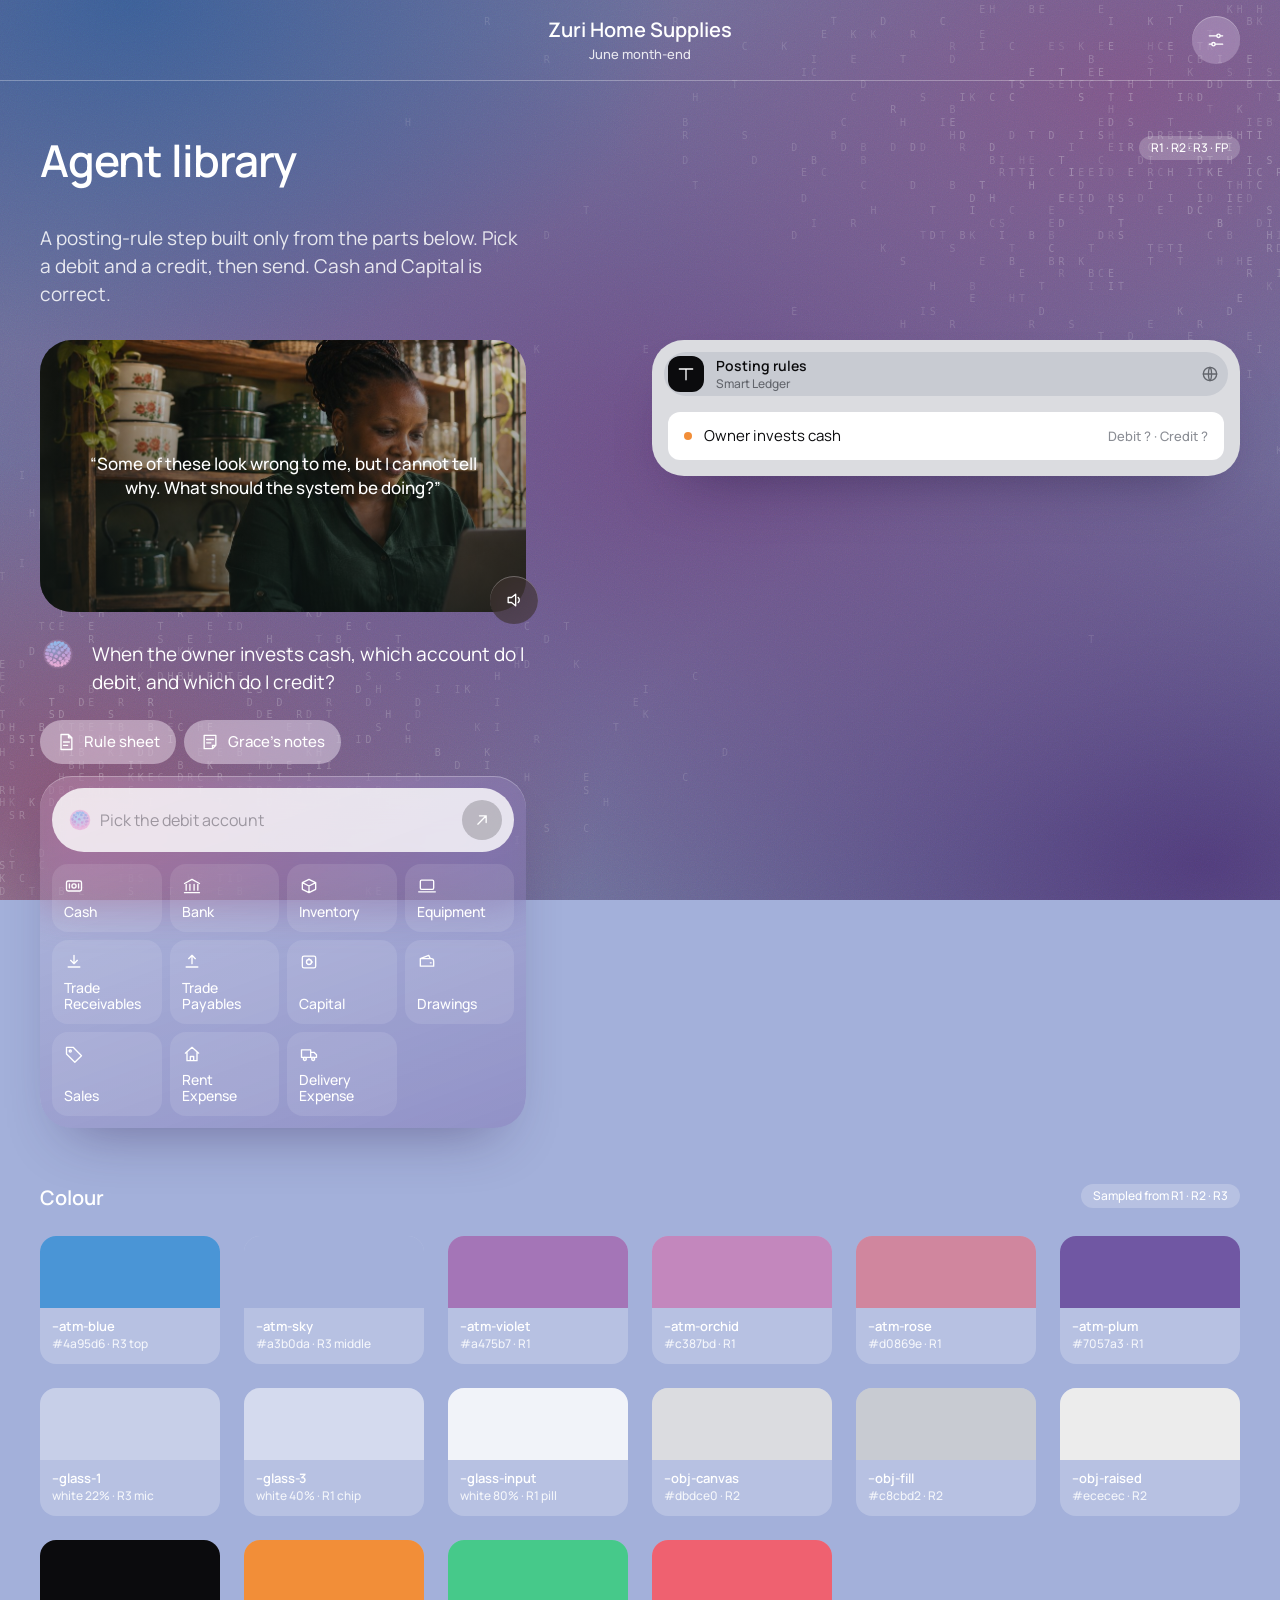
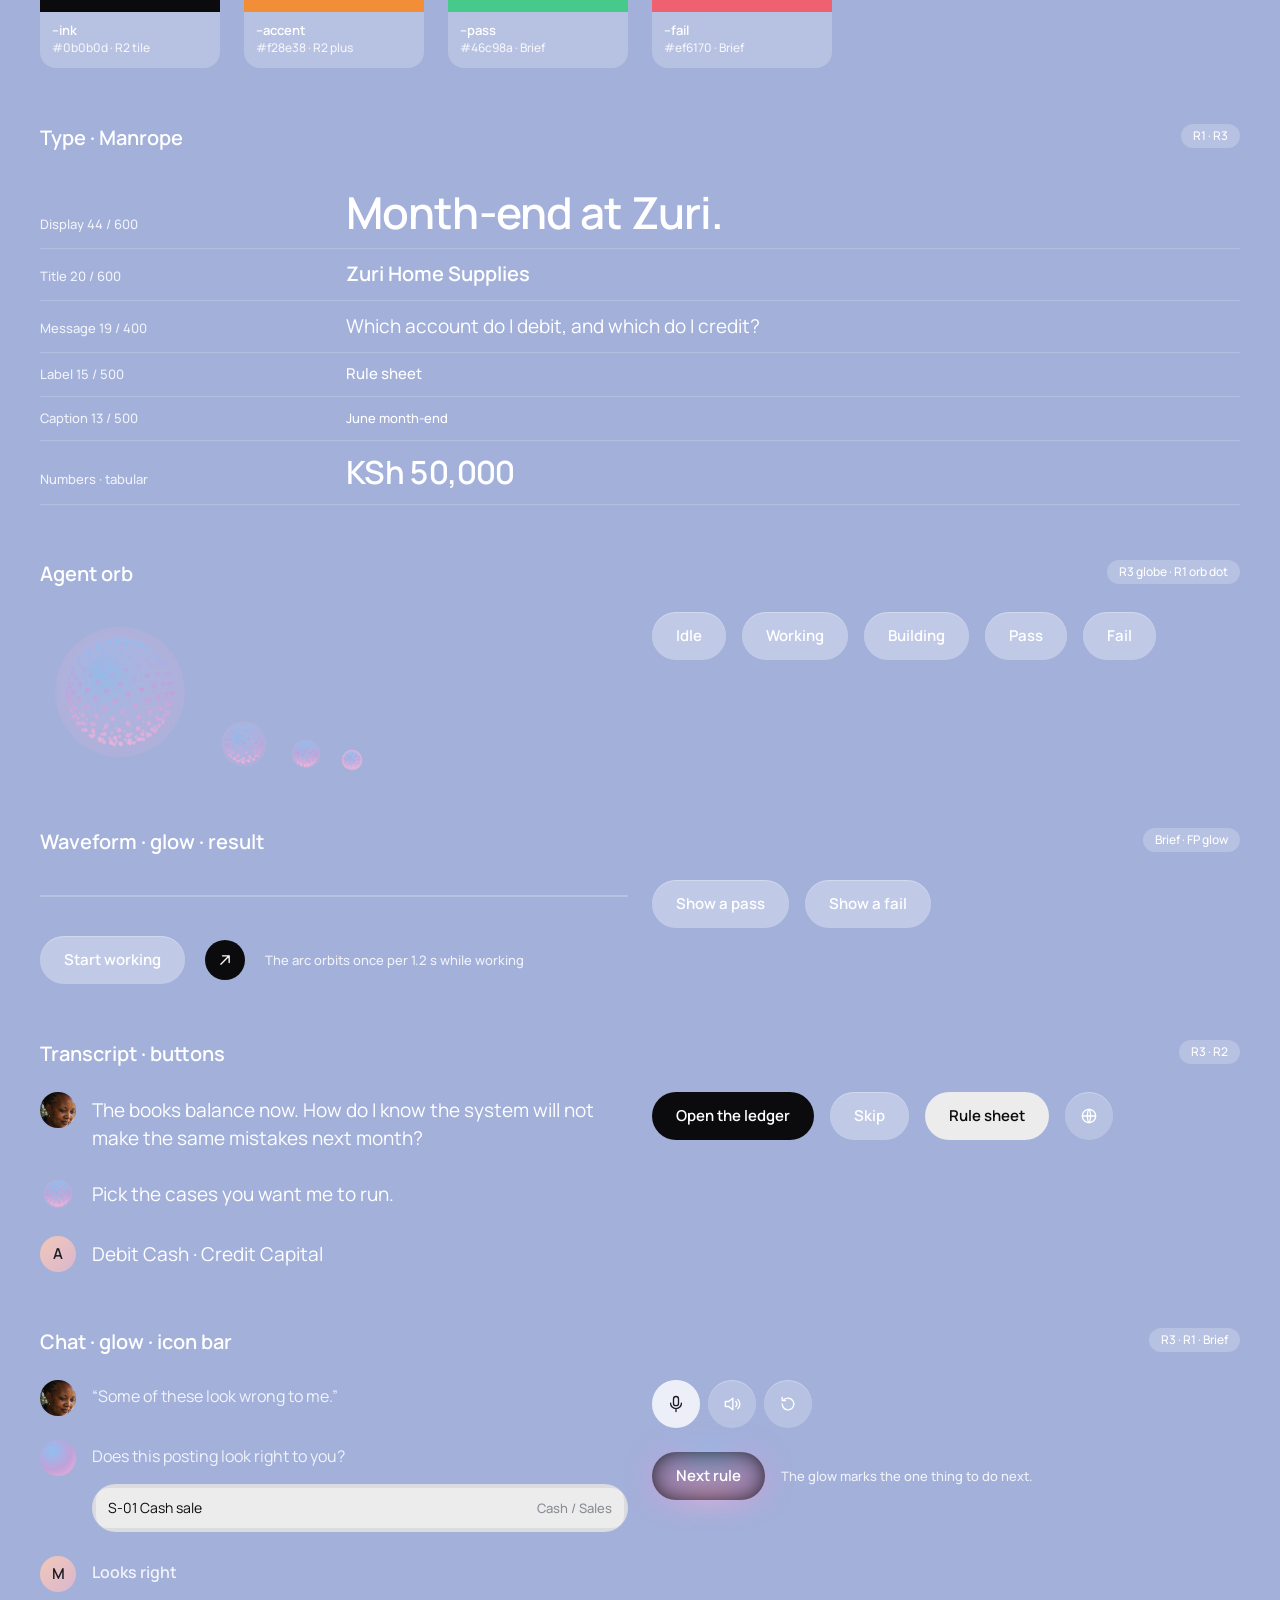
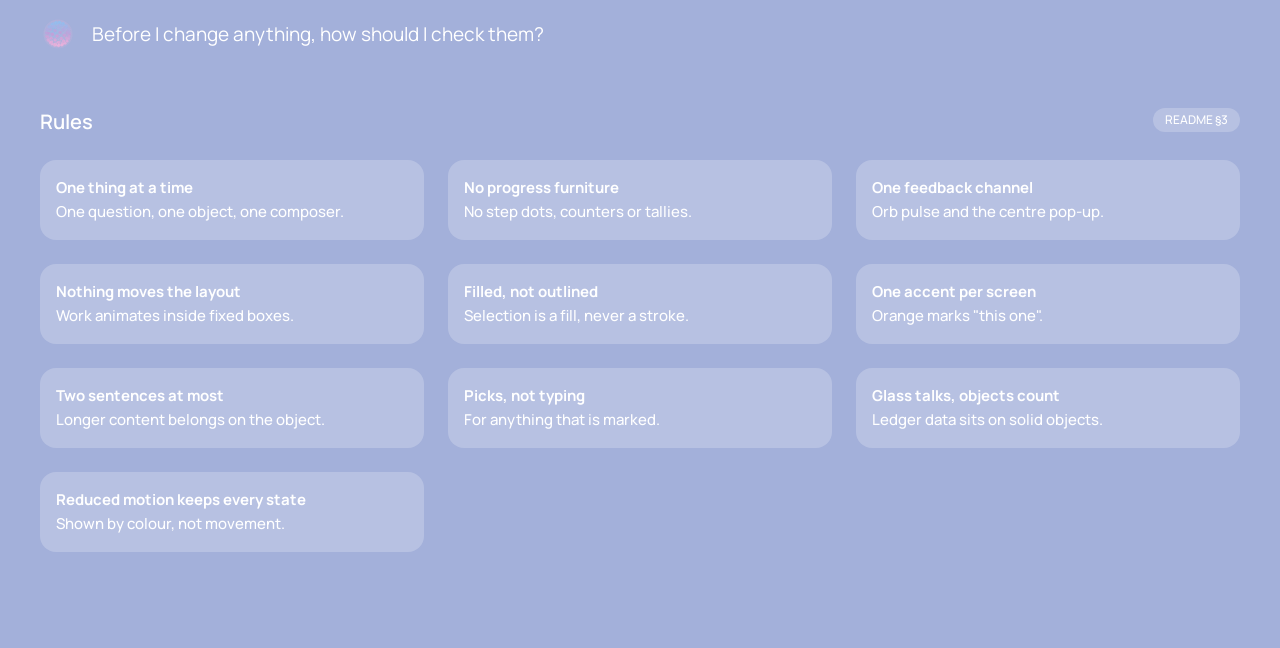
==== commit 4fc8b9f0: "Agent build as a chat: Grace on one side, pinned input, attention glow - Layout: Grace's video portr" ====
--- a/Smart-Ledger/app/agent-library.html
+++ b/Smart-Ledger/app/agent-library.html
@@ -75,6 +75,18 @@
  </div>
 </section>
 
+<section class="sec" aria-labelledby="s7"><div class="secHead"><h2 class="t-title" id="s7">Chat · glow · icon bar</h2><span class="src">R3 · R1 · Brief</span></div>
+ <div class="grid12">
+  <ol class="thread col-half">
+   <li class="msg grace past"><span class="av grace" aria-hidden="true"></span><div class="body"><p class="t-message">“Some of these look wrong to me.”</p></div></li>
+   <li class="msg agent past"><span class="av dot" aria-hidden="true"></span><div class="body"><p class="t-message">Does this posting look right to you?</p><div class="obj mini"><ul class="rows"><li class="row"><span>S-01 Cash sale</span><small>Cash / Sales</small></li></ul></div></div></li>
+   <li class="msg me past"><span class="av me" aria-hidden="true">M</span><div class="body"><p class="t-message">Looks right</p></div></li>
+   <li class="msg agent cur"><span class="av" data-orb></span><div class="body"><p class="t-message">Before I change anything, how should I check them?</p></div></li>
+  </ol>
+  <div class="stack col-half"><div class="iconbar" id="iconDemoBar"></div><div class="demoRow"><button class="btn-ink attn" type="button">Next rule</button><span class="t-caption dim">The glow marks the one thing to do next.</span></div></div>
+ </div>
+</section>
+
 <section class="sec" aria-labelledby="s6"><div class="secHead"><h2 class="t-title" id="s6">Rules</h2><span class="src">README §3</span></div><ol class="grid12" id="rules"></ol></section>
 </main>
 <script src="content.js"></script><script src="agent-library.js"></script>
@@ -117,6 +129,8 @@
 $('waveToggle').onclick=()=>{const w=$('stageWave').wave,on=!w.active;w.set(on);$('glowDemo').classList.toggle('running',on);$('waveToggle').textContent=on?'Stop':'Start working'};
 document.querySelectorAll('[data-result]').forEach(b=>b.onclick=()=>AL.result(b.dataset.result==='pass'?'Saved. Cash comes into the shop. The owner’s capital increases.':'Sides swapped. Check which balance increases and which falls.',b.dataset.result));
 $('rules').innerHTML=[['One thing at a time','One question, one object, one composer.'],['No progress furniture','No step dots, counters or tallies.'],['One feedback channel','Orb pulse and the centre pop-up.'],['Nothing moves the layout','Work animates inside fixed boxes.'],['Filled, not outlined','Selection is a fill, never a stroke.'],['One accent per screen','Orange marks "this one".'],['Two sentences at most','Longer content belongs on the object.'],['Picks, not typing','For anything that is marked.'],['Glass talks, objects count','Ledger data sits on solid objects.'],['Reduced motion keeps every state','Shown by colour, not movement.']].map(([b,t])=>'<li class="rule col-third"><b>'+b+'</b>'+t+'</li>').join('');
+$('iconDemoBar').innerHTML=[{act:'x1',icon:'voice',label:'Recorded voices',on:true},{act:'x2',icon:'sound',label:'Sounds',on:false},{act:'x3',icon:'restart',label:'Start again'}].map(AL.iconButton).join('');
+$('iconDemoBar').onclick=e=>{const b=e.target.closest('.ibtn');if(!b)return;if(b.hasAttribute('aria-pressed')){const on=b.getAttribute('aria-pressed')!=='true';b.setAttribute('aria-pressed',on);b.classList.toggle('on',on);AL.flash(b,b.dataset.label+(on?' on':' off'))}else AL.flash(b,'Tap again to start over')};
 compose();object();AL.mount();
 </script>
 </body></html>
--- a/Smart-Ledger/app/agent-library.css
+++ b/Smart-Ledger/app/agent-library.css
@@ -118,7 +118,7 @@
 .pill .orb{width:24px;height:24px}
 .pill .compose{flex:1;min-width:0;display:flex;align-items:center;gap:8px;height:44px;overflow:hidden}
 .pill .placeholder{color:var(--on-input-2)}
-.pill .wave{flex:1;height:20px;display:none}
+.pill .wave{flex:1;width:0;min-width:0;height:20px;display:none}
 .composer.working .compose{display:none}.composer.working .wave{display:block}
 .token{display:inline-flex;align-items:center;gap:8px;height:40px;padding:0 16px;border-radius:var(--r-pill);background:rgb(29 26 36/.07);color:var(--on-input);font:500 15px/20px Manrope,sans-serif;white-space:nowrap}
 .token small{font:500 12px/16px Manrope,sans-serif;color:var(--on-input-2)}
@@ -127,7 +127,7 @@
 .tiles{display:grid;grid-template-columns:repeat(4,minmax(0,1fr));gap:8px;margin-top:12px}
 .tile{position:relative;display:flex;flex-direction:column;align-items:flex-start;justify-content:space-between;gap:8px;min-height:64px;padding:12px;border-radius:var(--r-tile);background:var(--glass-tile);color:#fff;text-align:left;font:500 14px/16px Manrope,sans-serif;transition:background-color .16s,transform .16s var(--e-out)}
 .tile:hover:not(:disabled){background:var(--glass-1)}
-.tile.on{background:var(--glass-input);color:var(--on-input)}
+.tile.on,.tile.on:hover:not(:disabled){background:var(--glass-input);color:var(--on-input)}
 .tile .dot{position:absolute;top:12px;right:12px;width:8px;height:8px;border-radius:50%;background:var(--accent)}
 .tile:disabled{opacity:.45}
 
@@ -178,6 +178,44 @@
 .t b{font:600 17px/24px Manrope,sans-serif}
 .t span{font:400 16px/24px Manrope,sans-serif;font-variant-numeric:tabular-nums;color:#4a4d54}
 
+/* ---- Attention glow: the one control waiting for the learner (orb gradient, slow orbit and breath) ---- */
+@property --attn{syntax:'<angle>';inherits:false;initial-value:0deg}
+.attn{position:relative;isolation:isolate}
+.attn::after{content:'';position:absolute;inset:-4px;z-index:-1;border-radius:inherit;pointer-events:none;background:conic-gradient(from var(--attn),#8fc0f0,#c1a1d9,#f1b3db,#c1a1d9,#8fc0f0);filter:blur(12px);opacity:.8;animation:attnTurn 4s linear infinite,attnBreathe 2.4s ease-in-out infinite}
+@keyframes attnTurn{to{--attn:360deg}}
+@keyframes attnBreathe{50%{opacity:.4}}
+
+/* ---- Icon bar: glass icons that open fluidly into a labelled pill ---- */
+.iconbar{display:flex;gap:8px;align-items:center}
+.ibtn{display:inline-grid;grid-template-columns:48px 0fr;align-items:center;height:48px;border-radius:var(--r-pill);background:var(--glass-1);backdrop-filter:var(--blur);-webkit-backdrop-filter:var(--blur);box-shadow:var(--glass-edge);color:#fff;transition:grid-template-columns .32s var(--e-out),background-color .2s,color .2s}
+.ibtn .ibi{display:grid;place-items:center;width:48px;height:48px}
+.ibtn .ibl{overflow:hidden;white-space:nowrap;font:500 14px/20px Manrope,sans-serif;opacity:0;transition:opacity .2s}
+.ibtn:hover,.ibtn:focus-visible,.ibtn.open{grid-template-columns:48px 1fr}
+.ibtn:hover .ibl,.ibtn:focus-visible .ibl,.ibtn.open .ibl{opacity:1;padding-right:16px}
+.ibtn.on{background:var(--glass-input);color:var(--on-input)}
+.ibtn.armed{background:var(--fail);color:#fff}
+.ibtn:active{transform:scale(.96)}
+
+/* ---- Portrait: the character's side of the screen (R2 image card, full height) ---- */
+.portrait{position:relative;overflow:hidden;border-radius:var(--r-panel);background:#1d2a25 url('assets/video/zuri-store-poster.webp') 72% center/cover}
+.portrait video{position:absolute;inset:0;width:100%;height:100%;object-fit:cover;object-position:72% center}
+.portrait::after{content:'';position:absolute;inset:0;background:linear-gradient(180deg,rgb(13 21 20/.45) 0%,rgb(13 21 20/0) 24%,rgb(13 21 20/0) 60%,rgb(13 21 20/.75) 100%);pointer-events:none}
+.portrait .top,.portrait .who{position:absolute;left:24px;right:24px;z-index:1}
+.portrait .top{top:24px;display:flex;align-items:center;justify-content:space-between;gap:16px}
+.portrait .top img{display:block;height:36px;width:auto}
+.portrait .who{bottom:24px}
+
+/* ---- Chat thread (R3 transcript, kept as history) ---- */
+.thread{display:grid;gap:24px}
+.msg{display:grid;grid-template-columns:36px minmax(0,1fr);gap:16px;align-items:start}
+.msg>.av{width:36px;height:36px;border-radius:50%;overflow:hidden}
+.av.dot{background:radial-gradient(circle at 35% 30%,#8fc0f0,#c1a1d9 55%,#f1b3db)}
+.msg .body{display:grid;gap:16px;min-width:0}
+.msg .body>p{margin-top:4px}
+.msg.past .body>p{color:var(--on-glass-2);font-size:16px;line-height:24px}
+.msg.me .body>p{font-weight:600}
+.obj.mini{padding:4px}.obj.mini .row{min-height:40px;padding:8px 12px;font-size:14px;line-height:24px}
+
 /* ---- Grid overlay (?grid or Alt+Shift+G; never shown to learners) ---- */
 .gridOverlay{position:fixed;inset:0;z-index:99;pointer-events:none;background:repeating-linear-gradient(180deg,rgb(255 60 120/.18) 0 1px,transparent 1px 8px)}
 .gridOverlay .wrap,.gridOverlay .grid12{height:100%}
